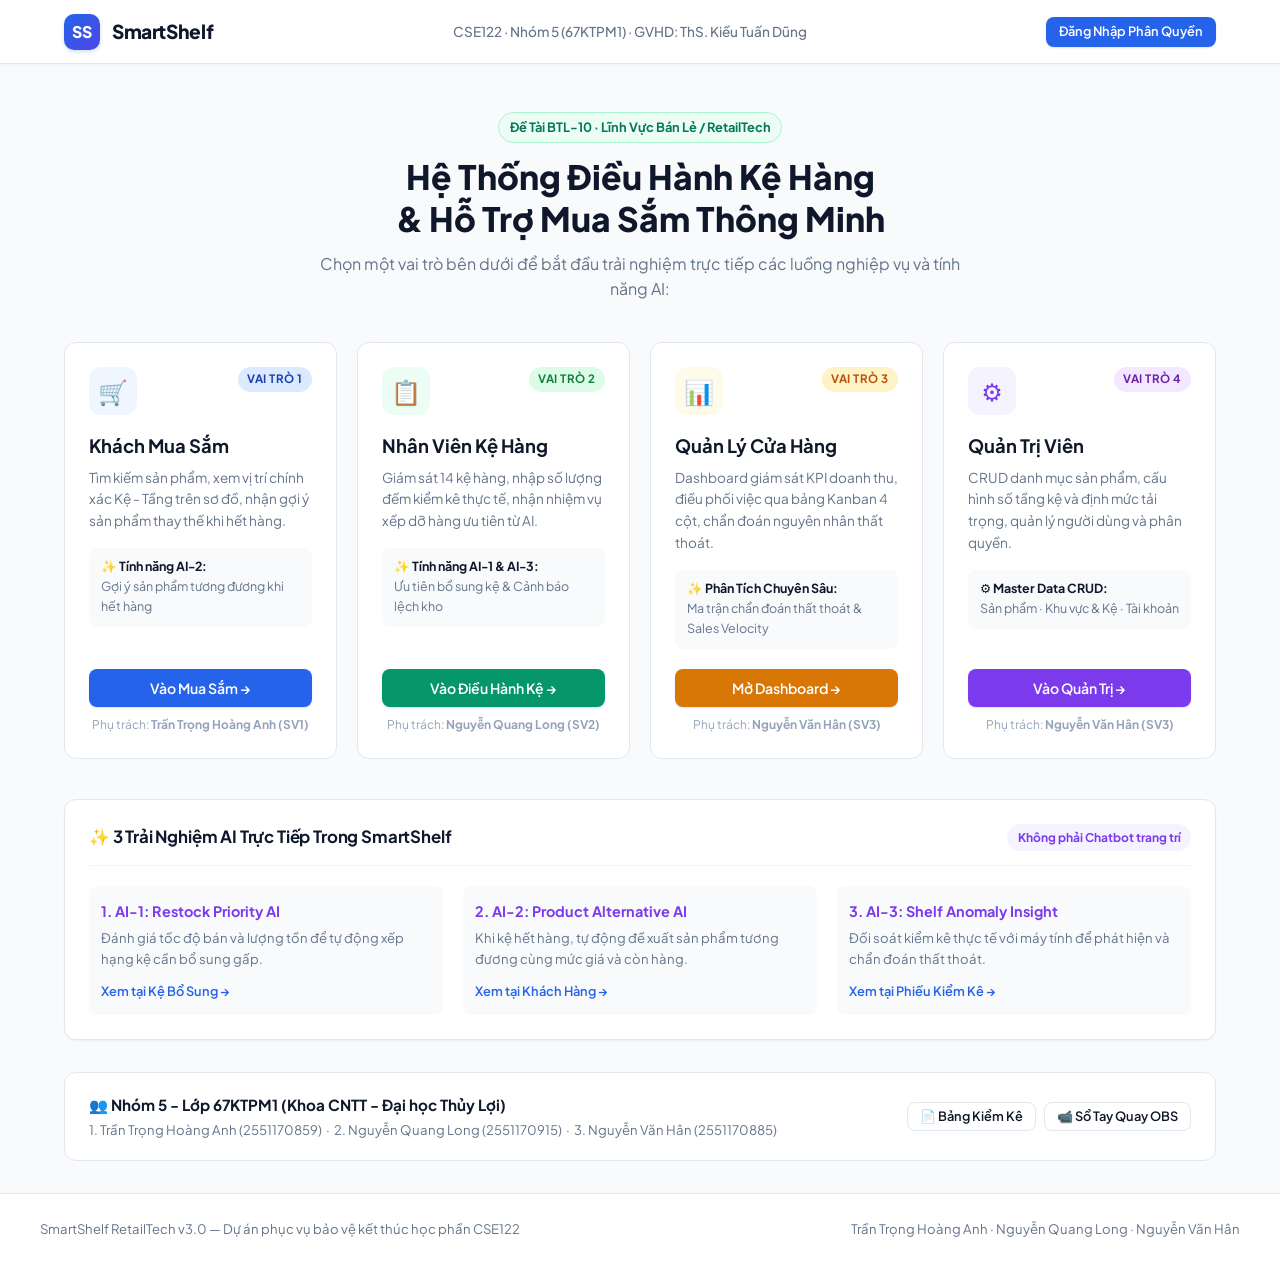
==== index.html @ b25c4d73 "feat: initial commit for SmartShelf retailtech application with full 14 screens and documentation" ====
<!DOCTYPE html>
<html lang="vi">
<head>
  <meta charset="UTF-8">
  <meta name="viewport" content="width=device-width, initial-scale=1.0">
  <title>SmartShelf - Cổng Hệ Thống Điều Hành Kệ Hàng & Mua Sắm (BTL-10)</title>
  <link rel="stylesheet" href="css/style.css">
  <link rel="stylesheet" href="css/responsive.css">
</head>
<body>

  <!-- HEADER -->
  <header class="app-header">
    <div class="header-container">
      <a href="index.html" class="brand-logo">
        <div class="logo-icon">SS</div>
        <div>SmartShelf</div>
      </a>

      <div style="font-size: 0.85rem; color: var(--text-muted); font-weight: 500;">
        CSE122 · Nhóm 5 (67KTPM1) · GVHD: ThS. Kiều Tuấn Dũng
      </div>

      <div class="header-actions">
        <a href="pages/login.html" class="btn btn-primary btn-sm">Đăng Nhập Phân Quyền</a>
      </div>
    </div>
  </header>

  <!-- MAIN PORTAL -->
  <main class="main-content">
    
    <!-- HERO TITLE -->
    <div style="text-align: center; max-width: 680px; margin: 1rem auto 2.5rem;">
      <span class="badge badge-normal" style="margin-bottom: 0.75rem; font-size: 0.8rem;">
        Đề Tài BTL-10 · Lĩnh Vực Bán Lẻ / RetailTech
      </span>
      <h1 style="font-size: 2.1rem; font-weight: 800; color: var(--text-main); line-height: 1.25; margin-bottom: 0.75rem;">
        Hệ Thống Điều Hành Kệ Hàng<br>& Hỗ Trợ Mua Sắm Thông Minh
      </h1>
      <p style="font-size: 1rem; color: var(--text-muted);">
        Chọn một vai trò bên dưới để bắt đầu trải nghiệm trực tiếp các luồng nghiệp vụ và tính năng AI:
      </p>
    </div>

    <!-- 4 MAIN ROLE CARDS -->
    <div class="grid-4" style="margin-bottom: 2.5rem;">
      
      <!-- ROLE 1: KHÁCH HÀNG (SV1) -->
      <div class="role-hero-card">
        <div>
          <div style="display: flex; justify-content: space-between; align-items: flex-start;">
            <div class="role-icon" style="background: #eff6ff; color: #2563eb;">🛒</div>
            <span class="role-badge-tag role-shopper">Vai trò 1</span>
          </div>

          <h2 style="font-size: 1.15rem; font-weight: 700; color: var(--text-main); margin-bottom: 0.4rem;">
            Khách Mua Sắm
          </h2>
          <p style="font-size: 0.85rem; color: var(--text-muted); margin-bottom: 1rem;">
            Tìm kiếm sản phẩm, xem vị trí chính xác Kệ - Tầng trên sơ đồ, nhận gợi ý sản phẩm thay thế khi hết hàng.
          </p>

          <div style="background: var(--bg-page); padding: 0.6rem 0.75rem; border-radius: var(--radius-sm); margin-bottom: 1.25rem; font-size: 0.78rem;">
            <div style="font-weight: 700; color: var(--text-main);">✨ Tính năng AI-2:</div>
            <div style="color: var(--text-muted);">Gợi ý sản phẩm tương đương khi hết hàng</div>
          </div>
        </div>

        <div>
          <a href="pages/shopper-product-search.html" class="btn btn-primary" style="width: 100%;">
            Vào Mua Sắm &rarr;
          </a>
          <div style="font-size: 0.75rem; color: var(--text-light); text-align: center; margin-top: 0.5rem;">
            Phụ trách: <strong>Trần Trọng Hoàng Anh (SV1)</strong>
          </div>
        </div>
      </div>

      <!-- ROLE 2: NHÂN VIÊN (SV2) -->
      <div class="role-hero-card">
        <div>
          <div style="display: flex; justify-content: space-between; align-items: flex-start;">
            <div class="role-icon" style="background: #ecfdf5; color: #059669;">📋</div>
            <span class="role-badge-tag role-associate">Vai trò 2</span>
          </div>

          <h2 style="font-size: 1.15rem; font-weight: 700; color: var(--text-main); margin-bottom: 0.4rem;">
            Nhân Viên Kệ Hàng
          </h2>
          <p style="font-size: 0.85rem; color: var(--text-muted); margin-bottom: 1rem;">
            Giám sát 14 kệ hàng, nhập số lượng đếm kiểm kê thực tế, nhận nhiệm vụ xếp dỡ hàng ưu tiên từ AI.
          </p>

          <div style="background: var(--bg-page); padding: 0.6rem 0.75rem; border-radius: var(--radius-sm); margin-bottom: 1.25rem; font-size: 0.78rem;">
            <div style="font-weight: 700; color: var(--text-main);">✨ Tính năng AI-1 & AI-3:</div>
            <div style="color: var(--text-muted);">Ưu tiên bổ sung kệ & Cảnh báo lệch kho</div>
          </div>
        </div>

        <div>
          <a href="pages/associate-zone-view.html" class="btn btn-primary" style="width: 100%; background: #059669;">
            Vào Điều Hành Kệ &rarr;
          </a>
          <div style="font-size: 0.75rem; color: var(--text-light); text-align: center; margin-top: 0.5rem;">
            Phụ trách: <strong>Nguyễn Quang Long (SV2)</strong>
          </div>
        </div>
      </div>

      <!-- ROLE 3: QUẢN LÝ (SV3) -->
      <div class="role-hero-card">
        <div>
          <div style="display: flex; justify-content: space-between; align-items: flex-start;">
            <div class="role-icon" style="background: #fffbeb; color: #d97706;">📊</div>
            <span class="role-badge-tag role-manager">Vai trò 3</span>
          </div>

          <h2 style="font-size: 1.15rem; font-weight: 700; color: var(--text-main); margin-bottom: 0.4rem;">
            Quản Lý Cửa Hàng
          </h2>
          <p style="font-size: 0.85rem; color: var(--text-muted); margin-bottom: 1rem;">
            Dashboard giám sát KPI doanh thu, điều phối việc qua bảng Kanban 4 cột, chẩn đoán nguyên nhân thất thoát.
          </p>

          <div style="background: var(--bg-page); padding: 0.6rem 0.75rem; border-radius: var(--radius-sm); margin-bottom: 1.25rem; font-size: 0.78rem;">
            <div style="font-weight: 700; color: var(--text-main);">✨ Phân Tích Chuyên Sâu:</div>
            <div style="color: var(--text-muted);">Ma trận chẩn đoán thất thoát & Sales Velocity</div>
          </div>
        </div>

        <div>
          <a href="pages/manager-store-dashboard.html" class="btn btn-primary" style="width: 100%; background: #d97706;">
            Mở Dashboard &rarr;
          </a>
          <div style="font-size: 0.75rem; color: var(--text-light); text-align: center; margin-top: 0.5rem;">
            Phụ trách: <strong>Nguyễn Văn Hân (SV3)</strong>
          </div>
        </div>
      </div>

      <!-- ROLE 4: QUẢN TRỊ VIÊN (ADMIN) -->
      <div class="role-hero-card">
        <div>
          <div style="display: flex; justify-content: space-between; align-items: flex-start;">
            <div class="role-icon" style="background: #f5f3ff; color: #7c3aed;">⚙️</div>
            <span class="role-badge-tag role-admin">Vai trò 4</span>
          </div>

          <h2 style="font-size: 1.15rem; font-weight: 700; color: var(--text-main); margin-bottom: 0.4rem;">
            Quản Trị Viên
          </h2>
          <p style="font-size: 0.85rem; color: var(--text-muted); margin-bottom: 1rem;">
            CRUD danh mục sản phẩm, cấu hình số tầng kệ và định mức tải trọng, quản lý người dùng và phân quyền.
          </p>

          <div style="background: var(--bg-page); padding: 0.6rem 0.75rem; border-radius: var(--radius-sm); margin-bottom: 1.25rem; font-size: 0.78rem;">
            <div style="font-weight: 700; color: var(--text-main);">⚙️ Master Data CRUD:</div>
            <div style="color: var(--text-muted);">Sản phẩm · Khu vực & Kệ · Tài khoản</div>
          </div>
        </div>

        <div>
          <a href="pages/admin-product-management.html" class="btn btn-primary" style="width: 100%; background: #7c3aed;">
            Vào Quản Trị &rarr;
          </a>
          <div style="font-size: 0.75rem; color: var(--text-light); text-align: center; margin-top: 0.5rem;">
            Phụ trách: <strong>Nguyễn Văn Hân (SV3)</strong>
          </div>
        </div>
      </div>

    </div>

    <!-- QUICK OVERVIEW BAR: 3 AI HIGHLIGHTS -->
    <div class="card" style="margin-bottom: 2rem;">
      <div class="card-header">
        <h3 class="card-title">✨ 3 Trải Nghiệm AI Trực Tiếp Trong SmartShelf</h3>
        <span class="badge" style="background:#f5f3ff; color:#7c3aed; font-weight: 700;">Không phải Chatbot trang trí</span>
      </div>

      <div class="grid-3">
        <div style="padding: 0.75rem; background: var(--bg-page); border-radius: var(--radius-sm);">
          <strong style="color: var(--accent-ai); font-size: 0.9rem;">1. AI-1: Restock Priority AI</strong>
          <p style="font-size: 0.82rem; color: var(--text-muted); margin: 0.25rem 0 0.5rem;">
            Đánh giá tốc độ bán và lượng tồn để tự động xếp hạng kệ cần bổ sung gấp.
          </p>
          <a href="pages/associate-restock-task.html" style="font-size: 0.8rem; font-weight: 600;">Xem tại Kệ Bổ Sung &rarr;</a>
        </div>

        <div style="padding: 0.75rem; background: var(--bg-page); border-radius: var(--radius-sm);">
          <strong style="color: var(--accent-ai); font-size: 0.9rem;">2. AI-2: Product Alternative AI</strong>
          <p style="font-size: 0.82rem; color: var(--text-muted); margin: 0.25rem 0 0.5rem;">
            Khi kệ hết hàng, tự động đề xuất sản phẩm tương đương cùng mức giá và còn hàng.
          </p>
          <a href="pages/shopper-product-alternatives.html" style="font-size: 0.8rem; font-weight: 600;">Xem tại Khách Hàng &rarr;</a>
        </div>

        <div style="padding: 0.75rem; background: var(--bg-page); border-radius: var(--radius-sm);">
          <strong style="color: var(--accent-ai); font-size: 0.9rem;">3. AI-3: Shelf Anomaly Insight</strong>
          <p style="font-size: 0.82rem; color: var(--text-muted); margin: 0.25rem 0 0.5rem;">
            Đối soát kiểm kê thực tế với máy tính để phát hiện và chẩn đoán thất thoát.
          </p>
          <a href="pages/associate-shelf-check.html" style="font-size: 0.8rem; font-weight: 600;">Xem tại Phiếu Kiểm Kê &rarr;</a>
        </div>
      </div>
    </div>

    <!-- TEAM INFORMATION COMPACT FOOTNOTE -->
    <div style="background: white; border: 1px solid var(--border); border-radius: var(--radius-md); padding: 1.25rem 1.5rem; display: flex; justify-content: space-between; align-items: center; flex-wrap: wrap; gap: 1rem;">
      <div>
        <div style="font-weight: 700; color: var(--text-main); font-size: 0.95rem;">
          👥 Nhóm 5 - Lớp 67KTPM1 (Khoa CNTT - Đại học Thủy Lợi)
        </div>
        <div style="font-size: 0.82rem; color: var(--text-muted); margin-top: 2px;">
          1. Trần Trọng Hoàng Anh (2551170859) &nbsp;·&nbsp; 
          2. Nguyễn Quang Long (2551170915) &nbsp;·&nbsp; 
          3. Nguyễn Văn Hân (2551170885)
        </div>
      </div>
      <div style="display: flex; gap: 0.5rem;">
        <a href="docs/screen-inventory.md" class="btn btn-secondary btn-sm" target="_blank">📄 Bảng Kiểm Kê</a>
        <a href="docs/obs-evidence.md" class="btn btn-secondary btn-sm" target="_blank">📹 Sổ Tay Quay OBS</a>
      </div>
    </div>

  </main>

  <footer class="app-footer">
    <div class="footer-content">
      <div>SmartShelf RetailTech v3.0 — Dự án phục vụ bảo vệ kết thúc học phần CSE122</div>
      <div>Trần Trọng Hoàng Anh · Nguyễn Quang Long · Nguyễn Văn Hân</div>
    </div>
  </footer>

  <script src="js/api.js"></script>
  <script src="js/main.js"></script>
</body>
</html>
---- css/style.css ----
/* ===================================================================
   SmartShelf - Modern, Clean & Airy Design System
   Designed for clarity, focus, and elegance
   =================================================================== */

@import url('https://fonts.googleapis.com/css2?family=Plus+Jakarta+Sans:wght@400;500;600;700;800&display=swap');

:root {
  --primary: #2563eb;         /* Vibrant Royal Blue */
  --primary-hover: #1d4ed8;
  --primary-light: #eff6ff;
  --primary-border: #bfdbfe;

  --secondary: #0d9488;       /* Teal */
  --secondary-light: #f0fdfa;

  --accent-ai: #7c3aed;       /* Purple AI Accent */
  --accent-ai-light: #f5f3ff;
  --accent-ai-border: #ddd6fe;

  --success: #10b981;
  --success-light: #ecfdf5;
  --success-border: #a7f3d0;

  --warning: #f59e0b;
  --warning-light: #fffbeb;
  --warning-border: #fde68a;

  --danger: #ef4444;
  --danger-light: #fef2f2;
  --danger-border: #fecaca;

  --text-main: #0f172a;       /* Slate 900 - Deep, readable */
  --text-body: #334155;       /* Slate 700 */
  --text-muted: #64748b;      /* Slate 500 */
  --text-light: #94a3b8;      /* Slate 400 */

  --bg-page: #f8fafc;         /* Crisp soft slate */
  --bg-card: #ffffff;
  --border: #e2e8f0;
  --border-light: #f1f5f9;

  --radius-sm: 8px;
  --radius-md: 12px;
  --radius-lg: 18px;
  --radius-full: 9999px;

  --shadow-sm: 0 1px 2px 0 rgb(0 0 0 / 0.05);
  --shadow-md: 0 4px 6px -1px rgb(0 0 0 / 0.07), 0 2px 4px -2px rgb(0 0 0 / 0.05);
  --shadow-lg: 0 10px 15px -3px rgb(0 0 0 / 0.07), 0 4px 6px -4px rgb(0 0 0 / 0.05);

  --font-main: 'Plus Jakarta Sans', system-ui, -apple-system, sans-serif;
}

* {
  margin: 0;
  padding: 0;
  box-sizing: border-box;
}

body {
  font-family: var(--font-main);
  background-color: var(--bg-page);
  color: var(--text-body);
  line-height: 1.6;
  min-height: 100vh;
  display: flex;
  flex-direction: column;
  -webkit-font-smoothing: antialiased;
}

a {
  color: var(--primary);
  text-decoration: none;
  transition: color 0.15s ease;
}

a:hover {
  color: var(--primary-hover);
  text-decoration: none;
}

/* ================== APP HEADER / NAVBAR ================== */
.app-header {
  background: #ffffff;
  border-bottom: 1px solid var(--border);
  position: sticky;
  top: 0;
  z-index: 50;
  box-shadow: 0 1px 3px 0 rgb(0 0 0 / 0.03);
}

.header-container {
  max-width: 1200px;
  margin: 0 auto;
  padding: 0.85rem 1.5rem;
  display: flex;
  align-items: center;
  justify-content: space-between;
  gap: 1.5rem;
}

.brand-logo {
  display: flex;
  align-items: center;
  gap: 0.75rem;
  font-size: 1.2rem;
  font-weight: 800;
  color: var(--text-main);
  letter-spacing: -0.02em;
}

.brand-logo .logo-icon {
  background: linear-gradient(135deg, #2563eb, #4f46e5);
  color: #ffffff;
  width: 36px;
  height: 36px;
  border-radius: 10px;
  display: flex;
  align-items: center;
  justify-content: center;
  font-weight: 800;
  font-size: 1rem;
  box-shadow: 0 2px 4px rgba(37, 99, 235, 0.2);
}

.main-nav {
  display: flex;
  align-items: center;
  gap: 0.35rem;
}

.nav-link {
  display: inline-flex;
  align-items: center;
  gap: 0.4rem;
  padding: 0.5rem 0.9rem;
  color: var(--text-muted);
  font-size: 0.88rem;
  font-weight: 600;
  border-radius: var(--radius-sm);
  transition: all 0.15s ease;
}

.nav-link:hover {
  background-color: var(--border-light);
  color: var(--text-main);
}

.nav-link.active {
  background-color: var(--primary-light);
  color: var(--primary);
  font-weight: 700;
}

.role-switcher-select {
  padding: 0.45rem 0.85rem;
  border-radius: var(--radius-sm);
  border: 1px solid var(--border);
  font-size: 0.85rem;
  background-color: #ffffff;
  color: var(--text-main);
  font-weight: 600;
  cursor: pointer;
  outline: none;
  transition: border-color 0.15s ease;
}

.role-switcher-select:focus {
  border-color: var(--primary);
}

/* ================== LAYOUT & CONTAINERS ================== */
.main-content {
  flex: 1;
  max-width: 1200px;
  width: 100%;
  margin: 0 auto;
  padding: 2rem 1.5rem;
}

.page-header {
  margin-bottom: 1.75rem;
  display: flex;
  justify-content: space-between;
  align-items: center;
  flex-wrap: wrap;
  gap: 1rem;
}

.page-title {
  font-size: 1.5rem;
  font-weight: 800;
  color: var(--text-main);
  display: flex;
  align-items: center;
  gap: 0.6rem;
  letter-spacing: -0.02em;
}

.page-subtitle {
  color: var(--text-muted);
  font-size: 0.9rem;
  margin-top: 0.25rem;
}

.breadcrumb {
  display: flex;
  gap: 0.4rem;
  font-size: 0.82rem;
  font-weight: 500;
  color: var(--text-light);
  margin-bottom: 0.6rem;
}

.breadcrumb a {
  color: var(--text-muted);
}
.breadcrumb a:hover {
  color: var(--primary);
}

/* ================== CARDS & GRIDS ================== */
.grid-2 {
  display: grid;
  grid-template-columns: repeat(2, 1fr);
  gap: 1.25rem;
}

.grid-3 {
  display: grid;
  grid-template-columns: repeat(3, 1fr);
  gap: 1.25rem;
}

.grid-4 {
  display: grid;
  grid-template-columns: repeat(4, 1fr);
  gap: 1.25rem;
}

.card {
  background-color: var(--bg-card);
  border: 1px solid var(--border);
  border-radius: var(--radius-md);
  padding: 1.5rem;
  box-shadow: var(--shadow-sm);
  transition: all 0.2s ease;
}

.card:hover {
  box-shadow: var(--shadow-md);
}

.card-header {
  display: flex;
  justify-content: space-between;
  align-items: center;
  margin-bottom: 1.25rem;
  padding-bottom: 0.85rem;
  border-bottom: 1px solid var(--border-light);
}

.card-title {
  font-size: 1.05rem;
  font-weight: 700;
  color: var(--text-main);
  letter-spacing: -0.01em;
}

/* ================== HERO / PORTAL CARDS ================== */
.role-hero-card {
  background: #ffffff;
  border: 1px solid var(--border);
  border-radius: var(--radius-md);
  padding: 1.5rem;
  display: flex;
  flex-direction: column;
  justify-content: space-between;
  transition: all 0.2s ease;
  position: relative;
  overflow: hidden;
}

.role-hero-card:hover {
  transform: translateY(-3px);
  box-shadow: var(--shadow-lg);
  border-color: var(--primary-border);
}

.role-hero-card .role-icon {
  width: 48px;
  height: 48px;
  border-radius: 12px;
  display: flex;
  align-items: center;
  justify-content: center;
  font-size: 1.5rem;
  margin-bottom: 1rem;
}

/* ================== BUTTONS ================== */
.btn {
  display: inline-flex;
  align-items: center;
  justify-content: center;
  gap: 0.45rem;
  padding: 0.55rem 1.15rem;
  font-size: 0.88rem;
  font-weight: 600;
  border-radius: var(--radius-sm);
  border: 1px solid transparent;
  cursor: pointer;
  transition: all 0.15s ease;
  text-decoration: none;
  line-height: 1.3;
}

.btn-primary {
  background-color: var(--primary);
  color: #ffffff;
  box-shadow: 0 1px 2px rgba(37, 99, 235, 0.2);
}
.btn-primary:hover {
  background-color: var(--primary-hover);
  color: #ffffff;
}

.btn-secondary {
  background-color: #ffffff;
  border-color: var(--border);
  color: var(--text-main);
}
.btn-secondary:hover {
  background-color: var(--border-light);
  border-color: #cbd5e1;
}

.btn-ai {
  background: linear-gradient(135deg, #7c3aed, #6366f1);
  color: #ffffff;
  font-weight: 600;
  box-shadow: 0 2px 6px rgba(124, 58, 237, 0.25);
}
.btn-ai:hover {
  background: linear-gradient(135deg, #6d28d9, #4f46e5);
  color: #ffffff;
  box-shadow: 0 4px 10px rgba(124, 58, 237, 0.35);
}

.btn-sm {
  padding: 0.35rem 0.75rem;
  font-size: 0.8rem;
}

.btn-success {
  background-color: var(--success);
  color: white;
}
.btn-success:hover {
  background-color: #059669;
}

.btn-danger {
  background-color: var(--danger);
  color: white;
}
.btn-danger:hover {
  background-color: #dc2626;
}

/* ================== BADGES ================== */
.badge {
  display: inline-flex;
  align-items: center;
  gap: 0.35rem;
  font-size: 0.75rem;
  font-weight: 700;
  padding: 0.25rem 0.65rem;
  border-radius: var(--radius-full);
}

.badge-normal { background: var(--success-light); color: #047857; border: 1px solid var(--success-border); }
.badge-low { background: var(--warning-light); color: #b45309; border: 1px solid var(--warning-border); }
.badge-empty { background: var(--danger-light); color: #b91c1c; border: 1px solid var(--danger-border); }
.badge-anomaly { background: #fdf2f8; color: #be185d; border: 1px solid #fbcfe8; }
.badge-pending { background: #fef3c7; color: #92400e; }
.badge-in-progress { background: #e0f2fe; color: #0369a1; }
.badge-completed { background: #dcfce7; color: #166534; }

.role-badge-tag {
  font-size: 0.72rem;
  font-weight: 700;
  padding: 0.2rem 0.6rem;
  border-radius: var(--radius-full);
  text-transform: uppercase;
  letter-spacing: 0.04em;
}
.role-shopper { background-color: #dbeafe; color: #1e40af; }
.role-associate { background-color: #dcfce7; color: #15803d; }
.role-manager { background-color: #fef3c7; color: #b45309; }
.role-admin { background-color: #f3e8ff; color: #6b21a8; }

/* ================== TABLES ================== */
.table-responsive {
  width: 100%;
  overflow-x: auto;
}

.table {
  width: 100%;
  border-collapse: collapse;
  text-align: left;
  font-size: 0.88rem;
}

.table th {
  background-color: #f8fafc;
  padding: 0.75rem 1rem;
  font-weight: 700;
  color: var(--text-muted);
  border-bottom: 1px solid var(--border);
  font-size: 0.75rem;
  text-transform: uppercase;
  letter-spacing: 0.05em;
}

.table td {
  padding: 0.85rem 1rem;
  border-bottom: 1px solid var(--border-light);
  vertical-align: middle;
  color: var(--text-body);
}

.table tbody tr:hover {
  background-color: #f8fafc;
}

/* ================== FORMS & INPUTS ================== */
.form-group {
  margin-bottom: 1rem;
}

.form-label {
  display: block;
  font-size: 0.82rem;
  font-weight: 600;
  color: var(--text-main);
  margin-bottom: 0.4rem;
}

.form-control {
  width: 100%;
  padding: 0.55rem 0.85rem;
  font-size: 0.88rem;
  font-family: inherit;
  border: 1px solid var(--border);
  border-radius: var(--radius-sm);
  outline: none;
  background-color: #ffffff;
  color: var(--text-main);
  transition: all 0.15s ease;
}

.form-control:focus {
  border-color: var(--primary);
  box-shadow: 0 0 0 3px rgba(37, 99, 235, 0.12);
}

.form-control.is-invalid {
  border-color: var(--danger);
  background-color: #fffafb;
}

.invalid-feedback {
  color: var(--danger);
  font-size: 0.78rem;
  margin-top: 0.25rem;
  display: none;
}

.is-invalid ~ .invalid-feedback {
  display: block;
}

/* ================== STATE BOXES (EMPTY, LOADING, ERROR) ================== */
.state-box {
  padding: 2.5rem 1.5rem;
  text-align: center;
  border-radius: var(--radius-md);
  border: 1px dashed var(--border);
  background-color: #ffffff;
  margin: 1rem 0;
}

.state-icon {
  font-size: 2.2rem;
  margin-bottom: 0.5rem;
}

.state-title {
  font-size: 1.05rem;
  font-weight: 700;
  color: var(--text-main);
  margin-bottom: 0.25rem;
}

.state-desc {
  font-size: 0.85rem;
  color: var(--text-muted);
  max-width: 440px;
  margin: 0 auto 1rem;
}

.loading-spinner {
  width: 36px;
  height: 36px;
  border: 3px solid var(--border);
  border-top: 3px solid var(--primary);
  border-radius: 50%;
  animation: spin 0.8s linear infinite;
  margin: 0 auto 0.75rem;
}

@keyframes spin {
  0% { transform: rotate(0deg); }
  100% { transform: rotate(360deg); }
}

/* ================== AI PANEL ================== */
.ai-panel {
  background: #ffffff;
  border: 1px solid var(--accent-ai-border);
  border-radius: var(--radius-md);
  padding: 1.5rem;
  margin-bottom: 1.5rem;
  position: relative;
  overflow: hidden;
  box-shadow: 0 4px 12px rgba(124, 58, 237, 0.05);
}

.ai-panel::before {
  content: "";
  position: absolute;
  top: 0;
  left: 0;
  right: 0;
  height: 4px;
  background: linear-gradient(90deg, #7c3aed, #a855f7, #3b82f6);
}

.ai-header {
  display: flex;
  align-items: center;
  justify-content: space-between;
  margin-bottom: 1rem;
}

.ai-badge {
  display: inline-flex;
  align-items: center;
  gap: 0.35rem;
  background-color: var(--accent-ai-light);
  color: var(--accent-ai);
  font-weight: 700;
  font-size: 0.75rem;
  padding: 0.25rem 0.65rem;
  border-radius: var(--radius-full);
  border: 1px solid var(--accent-ai-border);
}

.ai-reason-box {
  background-color: #faf5ff;
  border-left: 3px solid var(--accent-ai);
  padding: 0.85rem 1rem;
  border-radius: 0 var(--radius-sm) var(--radius-sm) 0;
  margin: 0.75rem 0;
  font-size: 0.85rem;
  color: #4b5563;
  line-height: 1.5;
}

/* ================== SHELF VISUAL TILES ================== */
.shelf-visual-grid {
  display: grid;
  grid-template-columns: repeat(auto-fit, minmax(200px, 1fr));
  gap: 0.85rem;
}

.shelf-tile {
  background: #ffffff;
  border: 1.5px solid var(--border);
  border-radius: var(--radius-sm);
  padding: 0.85rem;
  cursor: pointer;
  transition: all 0.15s ease;
}

.shelf-tile:hover {
  border-color: var(--primary);
  transform: translateY(-2px);
  box-shadow: var(--shadow-md);
}

.shelf-tile.status-low { border-color: #f59e0b; background: #fffdfa; }
.shelf-tile.status-empty { border-color: #ef4444; background: #fffafa; }
.shelf-tile.status-anomaly { border-color: #db2777; background: #fdf2f8; }

.shelf-tile-header {
  display: flex;
  justify-content: space-between;
  align-items: center;
  margin-bottom: 0.4rem;
}

.shelf-progress-bar {
  height: 6px;
  background-color: #f1f5f9;
  border-radius: var(--radius-full);
  overflow: hidden;
  margin: 0.45rem 0;
}

.shelf-progress-fill {
  height: 100%;
  transition: width 0.3s ease;
}

/* ================== TOAST ================== */
.toast-container {
  position: fixed;
  bottom: 1.5rem;
  right: 1.5rem;
  z-index: 9999;
  display: flex;
  flex-direction: column;
  gap: 0.5rem;
}

.toast {
  background-color: #ffffff;
  color: var(--text-main);
  padding: 0.75rem 1.15rem;
  border-radius: var(--radius-md);
  box-shadow: var(--shadow-lg);
  border: 1px solid var(--border);
  border-left: 4px solid var(--primary);
  display: flex;
  align-items: center;
  gap: 0.65rem;
  font-size: 0.85rem;
  font-weight: 600;
  animation: slideIn 0.2s ease-out;
}

@keyframes slideIn {
  from { transform: translateX(100%); opacity: 0; }
  to { transform: translateX(0); opacity: 1; }
}

/* ================== FOOTER ================== */
.app-footer {
  background-color: #ffffff;
  border-top: 1px solid var(--border);
  padding: 1.5rem 1.5rem;
  margin-top: auto;
  font-size: 0.82rem;
  color: var(--text-muted);
}

.footer-content {
  max-width: 1200px;
  margin: 0 auto;
  display: flex;
  justify-content: space-between;
  align-items: center;
  flex-wrap: wrap;
  gap: 0.75rem;
}
---- css/responsive.css ----
/* ===================================================================
   SmartShelf - Responsive Layouts & Breakpoints
   CSE122 - Nền tảng phát triển Web cơ bản
   =================================================================== */

/* Tablet & Smaller (< 1024px) */
@media (max-width: 1024px) {
  .grid-4 {
    grid-template-columns: repeat(2, 1fr);
  }
  
  .grid-3 {
    grid-template-columns: repeat(2, 1fr);
  }

  .header-container {
    padding: 0.75rem 1rem;
  }
}

/* Mobile Devices (< 768px) */
@media (max-width: 768px) {
  .grid-4, .grid-3, .grid-2 {
    grid-template-columns: 1fr;
  }

  .header-container {
    flex-wrap: wrap;
  }

  .main-nav {
    order: 3;
    width: 100%;
    overflow-x: auto;
    padding-top: 0.5rem;
    border-top: 1px solid var(--border-color);
  }

  .nav-link {
    white-space: nowrap;
    padding: 0.4rem 0.65rem;
    font-size: 0.8rem;
  }

  .page-header {
    flex-direction: column;
    align-items: stretch;
  }

  .page-title {
    font-size: 1.25rem;
  }

  .card {
    padding: 1rem;
  }

  .shelf-visual-grid {
    grid-template-columns: 1fr;
  }

  .footer-content {
    flex-direction: column;
    text-align: center;
    gap: 0.5rem;
  }

  .hide-on-mobile {
    display: none !important;
  }
}

/* Print Friendly Styles */
@media print {
  .app-header, .app-footer, .btn, .ai-panel {
    display: none !important;
  }

  body {
    background-color: white;
    color: black;
  }

  .card {
    box-shadow: none;
    border: 1px solid #ccc;
  }
}
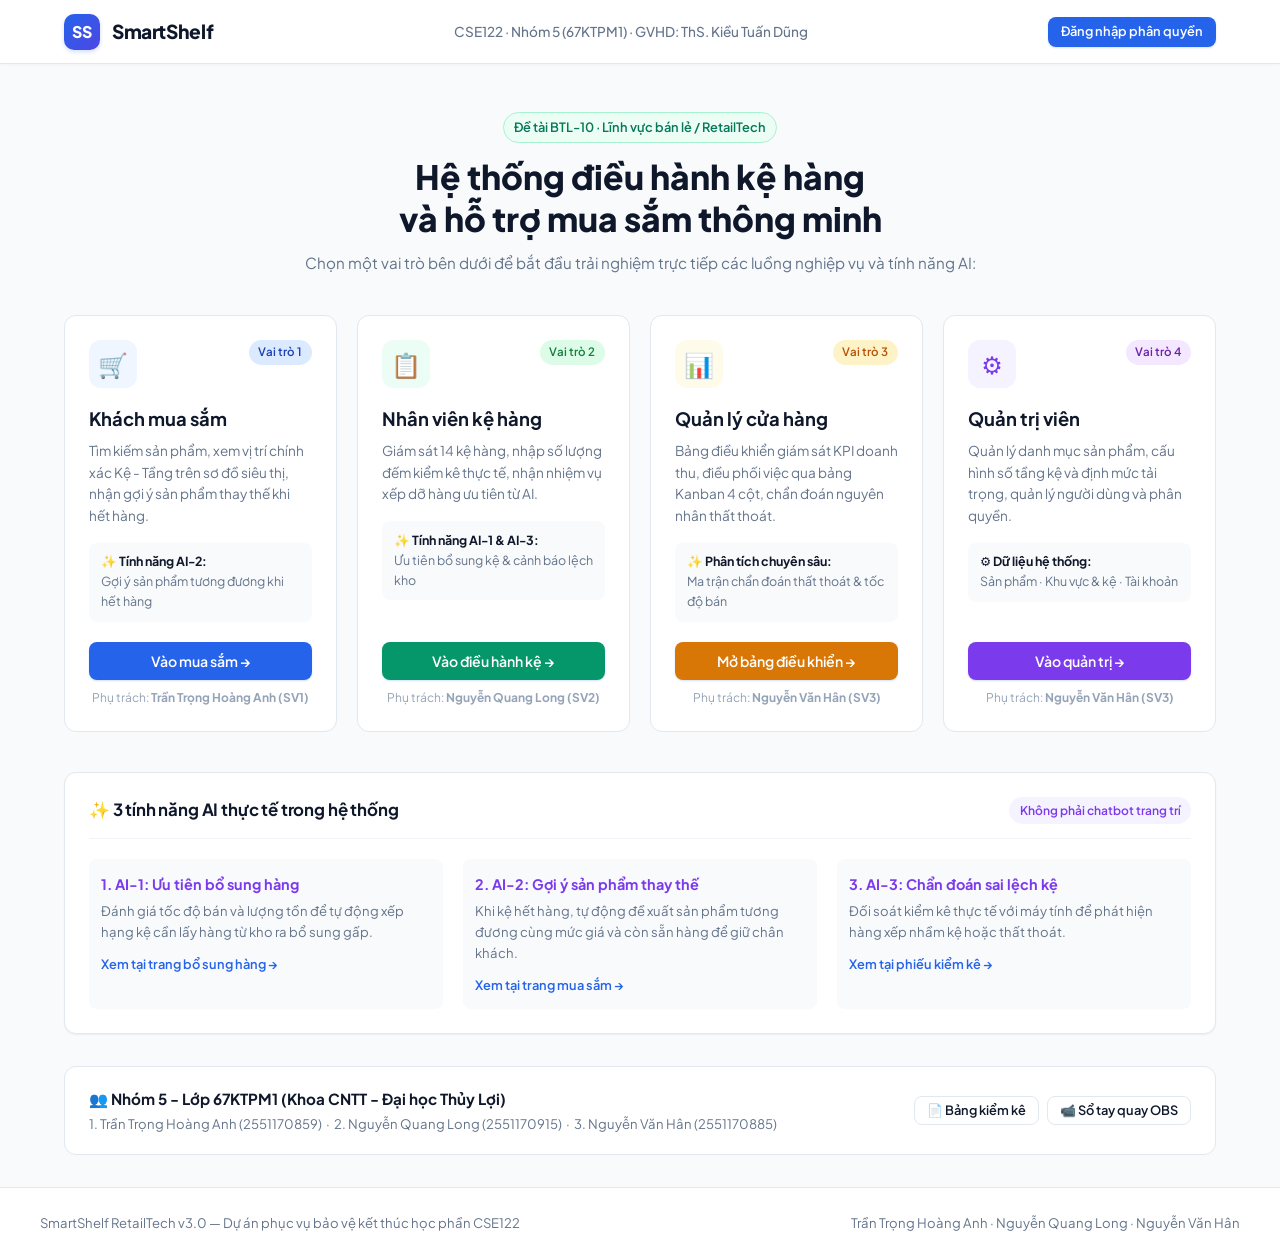
==== commit 158cdc46: "style: standardize UI with natural sentence case and clean layout" ====
--- a/index.html
+++ b/index.html
@@ -3,7 +3,7 @@
 <head>
   <meta charset="UTF-8">
   <meta name="viewport" content="width=device-width, initial-scale=1.0">
-  <title>SmartShelf - Cổng Hệ Thống Điều Hành Kệ Hàng & Mua Sắm (BTL-10)</title>
+  <title>SmartShelf - Cổng hệ thống điều hành kệ hàng & mua sắm</title>
   <link rel="stylesheet" href="css/style.css">
   <link rel="stylesheet" href="css/responsive.css">
 </head>
@@ -22,7 +22,7 @@
       </div>
 
       <div class="header-actions">
-        <a href="pages/login.html" class="btn btn-primary btn-sm">Đăng Nhập Phân Quyền</a>
+        <a href="pages/login.html" class="btn btn-primary btn-sm">Đăng nhập phân quyền</a>
       </div>
     </div>
   </header>
@@ -33,12 +33,12 @@
     <!-- HERO TITLE -->
     <div style="text-align: center; max-width: 680px; margin: 1rem auto 2.5rem;">
       <span class="badge badge-normal" style="margin-bottom: 0.75rem; font-size: 0.8rem;">
-        Đề Tài BTL-10 · Lĩnh Vực Bán Lẻ / RetailTech
+        Đề tài BTL-10 · Lĩnh vực bán lẻ / RetailTech
       </span>
       <h1 style="font-size: 2.1rem; font-weight: 800; color: var(--text-main); line-height: 1.25; margin-bottom: 0.75rem;">
-        Hệ Thống Điều Hành Kệ Hàng<br>& Hỗ Trợ Mua Sắm Thông Minh
+        Hệ thống điều hành kệ hàng<br>và hỗ trợ mua sắm thông minh
       </h1>
-      <p style="font-size: 1rem; color: var(--text-muted);">
+      <p style="font-size: 0.95rem; color: var(--text-muted);">
         Chọn một vai trò bên dưới để bắt đầu trải nghiệm trực tiếp các luồng nghiệp vụ và tính năng AI:
       </p>
     </div>
@@ -46,7 +46,7 @@
     <!-- 4 MAIN ROLE CARDS -->
     <div class="grid-4" style="margin-bottom: 2.5rem;">
       
-      <!-- ROLE 1: KHÁCH HÀNG (SV1) -->
+      <!-- VAI TRÒ 1: KHÁCH HÀNG (SV1) -->
       <div class="role-hero-card">
         <div>
           <div style="display: flex; justify-content: space-between; align-items: flex-start;">
@@ -55,10 +55,10 @@
           </div>
 
           <h2 style="font-size: 1.15rem; font-weight: 700; color: var(--text-main); margin-bottom: 0.4rem;">
-            Khách Mua Sắm
-          </h2>
-          <p style="font-size: 0.85rem; color: var(--text-muted); margin-bottom: 1rem;">
-            Tìm kiếm sản phẩm, xem vị trí chính xác Kệ - Tầng trên sơ đồ, nhận gợi ý sản phẩm thay thế khi hết hàng.
+            Khách mua sắm
+          </h2>
+          <p style="font-size: 0.85rem; color: var(--text-muted); margin-bottom: 1rem;">
+            Tìm kiếm sản phẩm, xem vị trí chính xác Kệ - Tầng trên sơ đồ siêu thị, nhận gợi ý sản phẩm thay thế khi hết hàng.
           </p>
 
           <div style="background: var(--bg-page); padding: 0.6rem 0.75rem; border-radius: var(--radius-sm); margin-bottom: 1.25rem; font-size: 0.78rem;">
@@ -69,7 +69,7 @@
 
         <div>
           <a href="pages/shopper-product-search.html" class="btn btn-primary" style="width: 100%;">
-            Vào Mua Sắm &rarr;
+            Vào mua sắm &rarr;
           </a>
           <div style="font-size: 0.75rem; color: var(--text-light); text-align: center; margin-top: 0.5rem;">
             Phụ trách: <strong>Trần Trọng Hoàng Anh (SV1)</strong>
@@ -77,7 +77,7 @@
         </div>
       </div>
 
-      <!-- ROLE 2: NHÂN VIÊN (SV2) -->
+      <!-- VAI TRÒ 2: NHÂN VIÊN (SV2) -->
       <div class="role-hero-card">
         <div>
           <div style="display: flex; justify-content: space-between; align-items: flex-start;">
@@ -86,7 +86,7 @@
           </div>
 
           <h2 style="font-size: 1.15rem; font-weight: 700; color: var(--text-main); margin-bottom: 0.4rem;">
-            Nhân Viên Kệ Hàng
+            Nhân viên kệ hàng
           </h2>
           <p style="font-size: 0.85rem; color: var(--text-muted); margin-bottom: 1rem;">
             Giám sát 14 kệ hàng, nhập số lượng đếm kiểm kê thực tế, nhận nhiệm vụ xếp dỡ hàng ưu tiên từ AI.
@@ -94,13 +94,13 @@
 
           <div style="background: var(--bg-page); padding: 0.6rem 0.75rem; border-radius: var(--radius-sm); margin-bottom: 1.25rem; font-size: 0.78rem;">
             <div style="font-weight: 700; color: var(--text-main);">✨ Tính năng AI-1 & AI-3:</div>
-            <div style="color: var(--text-muted);">Ưu tiên bổ sung kệ & Cảnh báo lệch kho</div>
+            <div style="color: var(--text-muted);">Ưu tiên bổ sung kệ & cảnh báo lệch kho</div>
           </div>
         </div>
 
         <div>
           <a href="pages/associate-zone-view.html" class="btn btn-primary" style="width: 100%; background: #059669;">
-            Vào Điều Hành Kệ &rarr;
+            Vào điều hành kệ &rarr;
           </a>
           <div style="font-size: 0.75rem; color: var(--text-light); text-align: center; margin-top: 0.5rem;">
             Phụ trách: <strong>Nguyễn Quang Long (SV2)</strong>
@@ -108,7 +108,7 @@
         </div>
       </div>
 
-      <!-- ROLE 3: QUẢN LÝ (SV3) -->
+      <!-- VAI TRÒ 3: QUẢN LÝ (SV3) -->
       <div class="role-hero-card">
         <div>
           <div style="display: flex; justify-content: space-between; align-items: flex-start;">
@@ -117,21 +117,21 @@
           </div>
 
           <h2 style="font-size: 1.15rem; font-weight: 700; color: var(--text-main); margin-bottom: 0.4rem;">
-            Quản Lý Cửa Hàng
-          </h2>
-          <p style="font-size: 0.85rem; color: var(--text-muted); margin-bottom: 1rem;">
-            Dashboard giám sát KPI doanh thu, điều phối việc qua bảng Kanban 4 cột, chẩn đoán nguyên nhân thất thoát.
-          </p>
-
-          <div style="background: var(--bg-page); padding: 0.6rem 0.75rem; border-radius: var(--radius-sm); margin-bottom: 1.25rem; font-size: 0.78rem;">
-            <div style="font-weight: 700; color: var(--text-main);">✨ Phân Tích Chuyên Sâu:</div>
-            <div style="color: var(--text-muted);">Ma trận chẩn đoán thất thoát & Sales Velocity</div>
+            Quản lý cửa hàng
+          </h2>
+          <p style="font-size: 0.85rem; color: var(--text-muted); margin-bottom: 1rem;">
+            Bảng điều khiển giám sát KPI doanh thu, điều phối việc qua bảng Kanban 4 cột, chẩn đoán nguyên nhân thất thoát.
+          </p>
+
+          <div style="background: var(--bg-page); padding: 0.6rem 0.75rem; border-radius: var(--radius-sm); margin-bottom: 1.25rem; font-size: 0.78rem;">
+            <div style="font-weight: 700; color: var(--text-main);">✨ Phân tích chuyên sâu:</div>
+            <div style="color: var(--text-muted);">Ma trận chẩn đoán thất thoát & tốc độ bán</div>
           </div>
         </div>
 
         <div>
           <a href="pages/manager-store-dashboard.html" class="btn btn-primary" style="width: 100%; background: #d97706;">
-            Mở Dashboard &rarr;
+            Mở bảng điều khiển &rarr;
           </a>
           <div style="font-size: 0.75rem; color: var(--text-light); text-align: center; margin-top: 0.5rem;">
             Phụ trách: <strong>Nguyễn Văn Hân (SV3)</strong>
@@ -139,7 +139,7 @@
         </div>
       </div>
 
-      <!-- ROLE 4: QUẢN TRỊ VIÊN (ADMIN) -->
+      <!-- VAI TRÒ 4: QUẢN TRỊ VIÊN (ADMIN) -->
       <div class="role-hero-card">
         <div>
           <div style="display: flex; justify-content: space-between; align-items: flex-start;">
@@ -148,21 +148,21 @@
           </div>
 
           <h2 style="font-size: 1.15rem; font-weight: 700; color: var(--text-main); margin-bottom: 0.4rem;">
-            Quản Trị Viên
-          </h2>
-          <p style="font-size: 0.85rem; color: var(--text-muted); margin-bottom: 1rem;">
-            CRUD danh mục sản phẩm, cấu hình số tầng kệ và định mức tải trọng, quản lý người dùng và phân quyền.
-          </p>
-
-          <div style="background: var(--bg-page); padding: 0.6rem 0.75rem; border-radius: var(--radius-sm); margin-bottom: 1.25rem; font-size: 0.78rem;">
-            <div style="font-weight: 700; color: var(--text-main);">⚙️ Master Data CRUD:</div>
-            <div style="color: var(--text-muted);">Sản phẩm · Khu vực & Kệ · Tài khoản</div>
+            Quản trị viên
+          </h2>
+          <p style="font-size: 0.85rem; color: var(--text-muted); margin-bottom: 1rem;">
+            Quản lý danh mục sản phẩm, cấu hình số tầng kệ và định mức tải trọng, quản lý người dùng và phân quyền.
+          </p>
+
+          <div style="background: var(--bg-page); padding: 0.6rem 0.75rem; border-radius: var(--radius-sm); margin-bottom: 1.25rem; font-size: 0.78rem;">
+            <div style="font-weight: 700; color: var(--text-main);">⚙️ Dữ liệu hệ thống:</div>
+            <div style="color: var(--text-muted);">Sản phẩm · Khu vực & kệ · Tài khoản</div>
           </div>
         </div>
 
         <div>
           <a href="pages/admin-product-management.html" class="btn btn-primary" style="width: 100%; background: #7c3aed;">
-            Vào Quản Trị &rarr;
+            Vào quản trị &rarr;
           </a>
           <div style="font-size: 0.75rem; color: var(--text-light); text-align: center; margin-top: 0.5rem;">
             Phụ trách: <strong>Nguyễn Văn Hân (SV3)</strong>
@@ -172,41 +172,41 @@
 
     </div>
 
-    <!-- QUICK OVERVIEW BAR: 3 AI HIGHLIGHTS -->
+    <!-- 3 TÍNH NĂNG AI NỔI BẬT -->
     <div class="card" style="margin-bottom: 2rem;">
       <div class="card-header">
-        <h3 class="card-title">✨ 3 Trải Nghiệm AI Trực Tiếp Trong SmartShelf</h3>
-        <span class="badge" style="background:#f5f3ff; color:#7c3aed; font-weight: 700;">Không phải Chatbot trang trí</span>
+        <h3 class="card-title">✨ 3 tính năng AI thực tế trong hệ thống</h3>
+        <span class="badge" style="background:#f5f3ff; color:#7c3aed; font-weight: 600;">Không phải chatbot trang trí</span>
       </div>
 
       <div class="grid-3">
         <div style="padding: 0.75rem; background: var(--bg-page); border-radius: var(--radius-sm);">
-          <strong style="color: var(--accent-ai); font-size: 0.9rem;">1. AI-1: Restock Priority AI</strong>
+          <strong style="color: var(--accent-ai); font-size: 0.9rem;">1. AI-1: Ưu tiên bổ sung hàng</strong>
           <p style="font-size: 0.82rem; color: var(--text-muted); margin: 0.25rem 0 0.5rem;">
-            Đánh giá tốc độ bán và lượng tồn để tự động xếp hạng kệ cần bổ sung gấp.
-          </p>
-          <a href="pages/associate-restock-task.html" style="font-size: 0.8rem; font-weight: 600;">Xem tại Kệ Bổ Sung &rarr;</a>
+            Đánh giá tốc độ bán và lượng tồn để tự động xếp hạng kệ cần lấy hàng từ kho ra bổ sung gấp.
+          </p>
+          <a href="pages/associate-restock-task.html" style="font-size: 0.8rem; font-weight: 600;">Xem tại trang bổ sung hàng &rarr;</a>
         </div>
 
         <div style="padding: 0.75rem; background: var(--bg-page); border-radius: var(--radius-sm);">
-          <strong style="color: var(--accent-ai); font-size: 0.9rem;">2. AI-2: Product Alternative AI</strong>
+          <strong style="color: var(--accent-ai); font-size: 0.9rem;">2. AI-2: Gợi ý sản phẩm thay thế</strong>
           <p style="font-size: 0.82rem; color: var(--text-muted); margin: 0.25rem 0 0.5rem;">
-            Khi kệ hết hàng, tự động đề xuất sản phẩm tương đương cùng mức giá và còn hàng.
-          </p>
-          <a href="pages/shopper-product-alternatives.html" style="font-size: 0.8rem; font-weight: 600;">Xem tại Khách Hàng &rarr;</a>
+            Khi kệ hết hàng, tự động đề xuất sản phẩm tương đương cùng mức giá và còn sẵn hàng để giữ chân khách.
+          </p>
+          <a href="pages/shopper-product-alternatives.html" style="font-size: 0.8rem; font-weight: 600;">Xem tại trang mua sắm &rarr;</a>
         </div>
 
         <div style="padding: 0.75rem; background: var(--bg-page); border-radius: var(--radius-sm);">
-          <strong style="color: var(--accent-ai); font-size: 0.9rem;">3. AI-3: Shelf Anomaly Insight</strong>
+          <strong style="color: var(--accent-ai); font-size: 0.9rem;">3. AI-3: Chẩn đoán sai lệch kệ</strong>
           <p style="font-size: 0.82rem; color: var(--text-muted); margin: 0.25rem 0 0.5rem;">
-            Đối soát kiểm kê thực tế với máy tính để phát hiện và chẩn đoán thất thoát.
-          </p>
-          <a href="pages/associate-shelf-check.html" style="font-size: 0.8rem; font-weight: 600;">Xem tại Phiếu Kiểm Kê &rarr;</a>
-        </div>
-      </div>
-    </div>
-
-    <!-- TEAM INFORMATION COMPACT FOOTNOTE -->
+            Đối soát kiểm kê thực tế với máy tính để phát hiện hàng xếp nhầm kệ hoặc thất thoát.
+          </p>
+          <a href="pages/associate-shelf-check.html" style="font-size: 0.8rem; font-weight: 600;">Xem tại phiếu kiểm kê &rarr;</a>
+        </div>
+      </div>
+    </div>
+
+    <!-- THÔNG TIN NHÓM THỰC HIỆN -->
     <div style="background: white; border: 1px solid var(--border); border-radius: var(--radius-md); padding: 1.25rem 1.5rem; display: flex; justify-content: space-between; align-items: center; flex-wrap: wrap; gap: 1rem;">
       <div>
         <div style="font-weight: 700; color: var(--text-main); font-size: 0.95rem;">
@@ -219,8 +219,8 @@
         </div>
       </div>
       <div style="display: flex; gap: 0.5rem;">
-        <a href="docs/screen-inventory.md" class="btn btn-secondary btn-sm" target="_blank">📄 Bảng Kiểm Kê</a>
-        <a href="docs/obs-evidence.md" class="btn btn-secondary btn-sm" target="_blank">📹 Sổ Tay Quay OBS</a>
+        <a href="docs/screen-inventory.md" class="btn btn-secondary btn-sm" target="_blank">📄 Bảng kiểm kê</a>
+        <a href="docs/obs-evidence.md" class="btn btn-secondary btn-sm" target="_blank">📹 Sổ tay quay OBS</a>
       </div>
     </div>
 
--- a/css/style.css
+++ b/css/style.css
@@ -1,20 +1,20 @@
 /* ===================================================================
-   SmartShelf - Modern, Clean & Airy Design System
-   Designed for clarity, focus, and elegance
+   SmartShelf - Hệ thống Thiết kế Chuyên nghiệp & Chuẩn mực
+   Ngôn ngữ: Tiếng Việt chuẩn mực (Sentence case), giao diện thoáng đãng
    =================================================================== */
 
 @import url('https://fonts.googleapis.com/css2?family=Plus+Jakarta+Sans:wght@400;500;600;700;800&display=swap');
 
 :root {
-  --primary: #2563eb;         /* Vibrant Royal Blue */
+  --primary: #2563eb;         /* Xanh hoàng gia */
   --primary-hover: #1d4ed8;
   --primary-light: #eff6ff;
   --primary-border: #bfdbfe;
 
-  --secondary: #0d9488;       /* Teal */
+  --secondary: #0d9488;       /* Xanh ngọc */
   --secondary-light: #f0fdfa;
 
-  --accent-ai: #7c3aed;       /* Purple AI Accent */
+  --accent-ai: #7c3aed;       /* Tím nhận diện AI */
   --accent-ai-light: #f5f3ff;
   --accent-ai-border: #ddd6fe;
 
@@ -30,12 +30,12 @@
   --danger-light: #fef2f2;
   --danger-border: #fecaca;
 
-  --text-main: #0f172a;       /* Slate 900 - Deep, readable */
-  --text-body: #334155;       /* Slate 700 */
-  --text-muted: #64748b;      /* Slate 500 */
-  --text-light: #94a3b8;      /* Slate 400 */
-
-  --bg-page: #f8fafc;         /* Crisp soft slate */
+  --text-main: #0f172a;       /* Chữ đậm chính */
+  --text-body: #334155;       /* Chữ nội dung */
+  --text-muted: #64748b;      /* Chữ phụ */
+  --text-light: #94a3b8;      /* Chữ nhạt */
+
+  --bg-page: #f8fafc;         /* Nền xám nhạt dịu mắt */
   --bg-card: #ffffff;
   --border: #e2e8f0;
   --border-light: #f1f5f9;
@@ -189,7 +189,7 @@
 }
 
 .page-title {
-  font-size: 1.5rem;
+  font-size: 1.45rem;
   font-weight: 800;
   color: var(--text-main);
   display: flex;
@@ -375,7 +375,7 @@
   align-items: center;
   gap: 0.35rem;
   font-size: 0.75rem;
-  font-weight: 700;
+  font-weight: 600;
   padding: 0.25rem 0.65rem;
   border-radius: var(--radius-full);
 }
@@ -390,11 +390,9 @@
 
 .role-badge-tag {
   font-size: 0.72rem;
-  font-weight: 700;
+  font-weight: 600;
   padding: 0.2rem 0.6rem;
   border-radius: var(--radius-full);
-  text-transform: uppercase;
-  letter-spacing: 0.04em;
 }
 .role-shopper { background-color: #dbeafe; color: #1e40af; }
 .role-associate { background-color: #dcfce7; color: #15803d; }
@@ -417,12 +415,10 @@
 .table th {
   background-color: #f8fafc;
   padding: 0.75rem 1rem;
-  font-weight: 700;
+  font-weight: 600;
   color: var(--text-muted);
   border-bottom: 1px solid var(--border);
-  font-size: 0.75rem;
-  text-transform: uppercase;
-  letter-spacing: 0.05em;
+  font-size: 0.78rem;
 }
 
 .table td {
@@ -483,7 +479,7 @@
   display: block;
 }
 
-/* ================== STATE BOXES (EMPTY, LOADING, ERROR) ================== */
+/* ================== STATE BOXES ================== */
 .state-box {
   padding: 2.5rem 1.5rem;
   text-align: center;
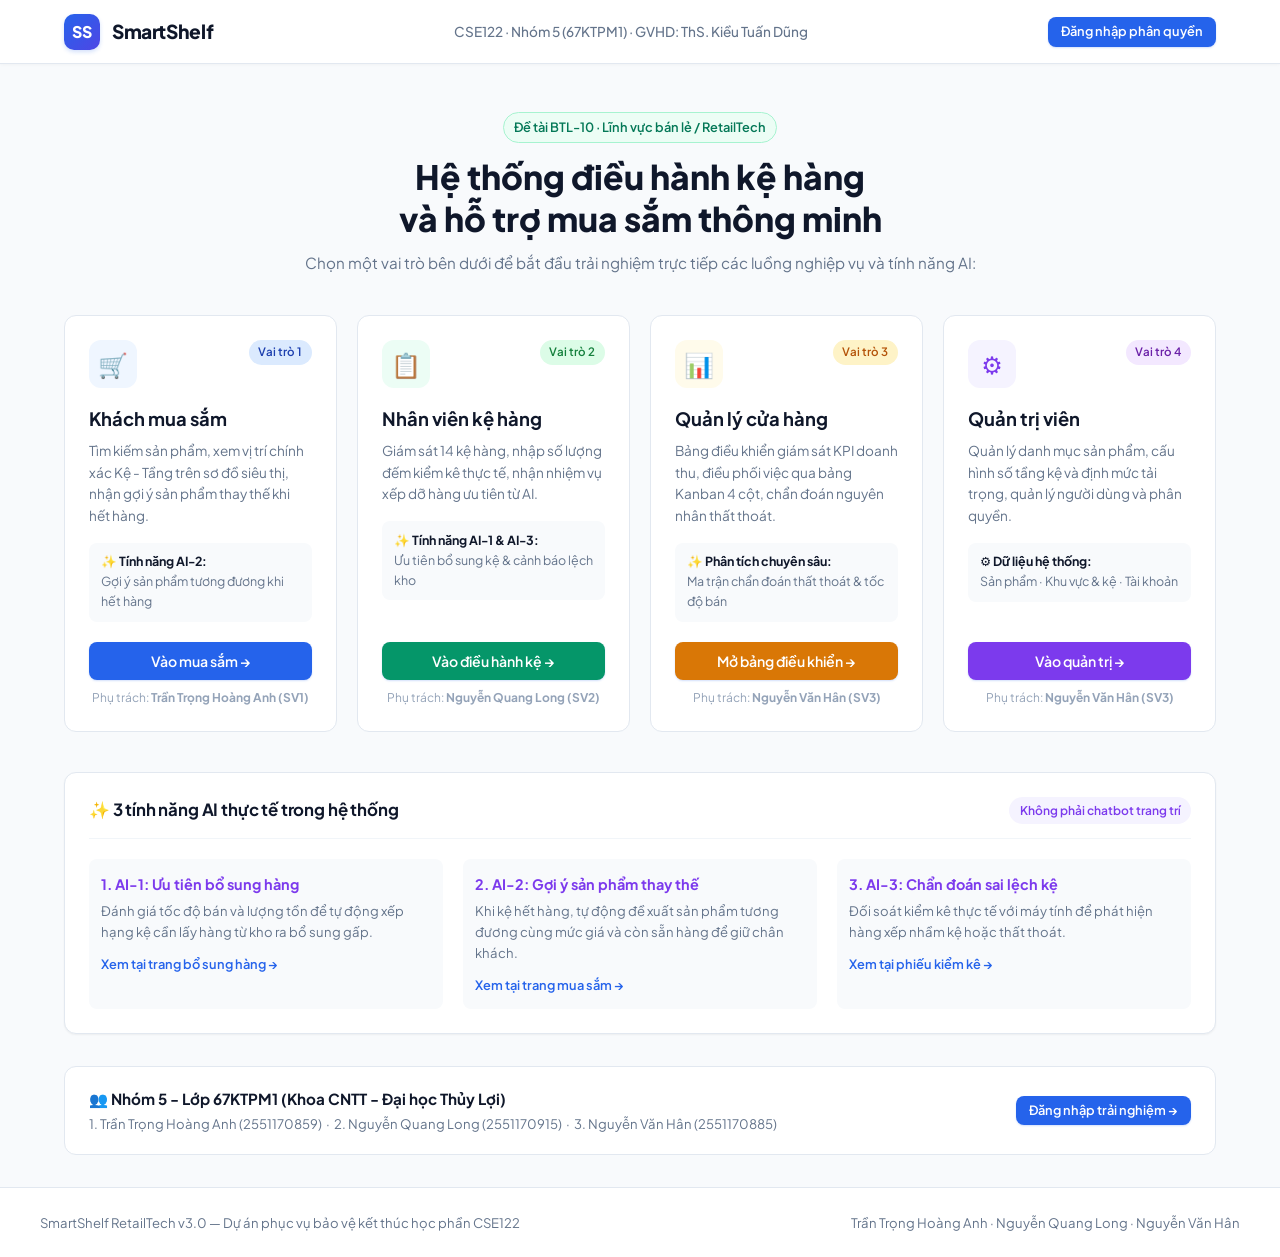
==== commit 5687961c: "chore: clean up internal docs and protect private workspace files" ====
--- a/index.html
+++ b/index.html
@@ -218,9 +218,8 @@
           3. Nguyễn Văn Hân (2551170885)
         </div>
       </div>
-      <div style="display: flex; gap: 0.5rem;">
-        <a href="docs/screen-inventory.md" class="btn btn-secondary btn-sm" target="_blank">📄 Bảng kiểm kê</a>
-        <a href="docs/obs-evidence.md" class="btn btn-secondary btn-sm" target="_blank">📹 Sổ tay quay OBS</a>
+      <div>
+        <a href="pages/login.html" class="btn btn-primary btn-sm">Đăng nhập trải nghiệm &rarr;</a>
       </div>
     </div>
 
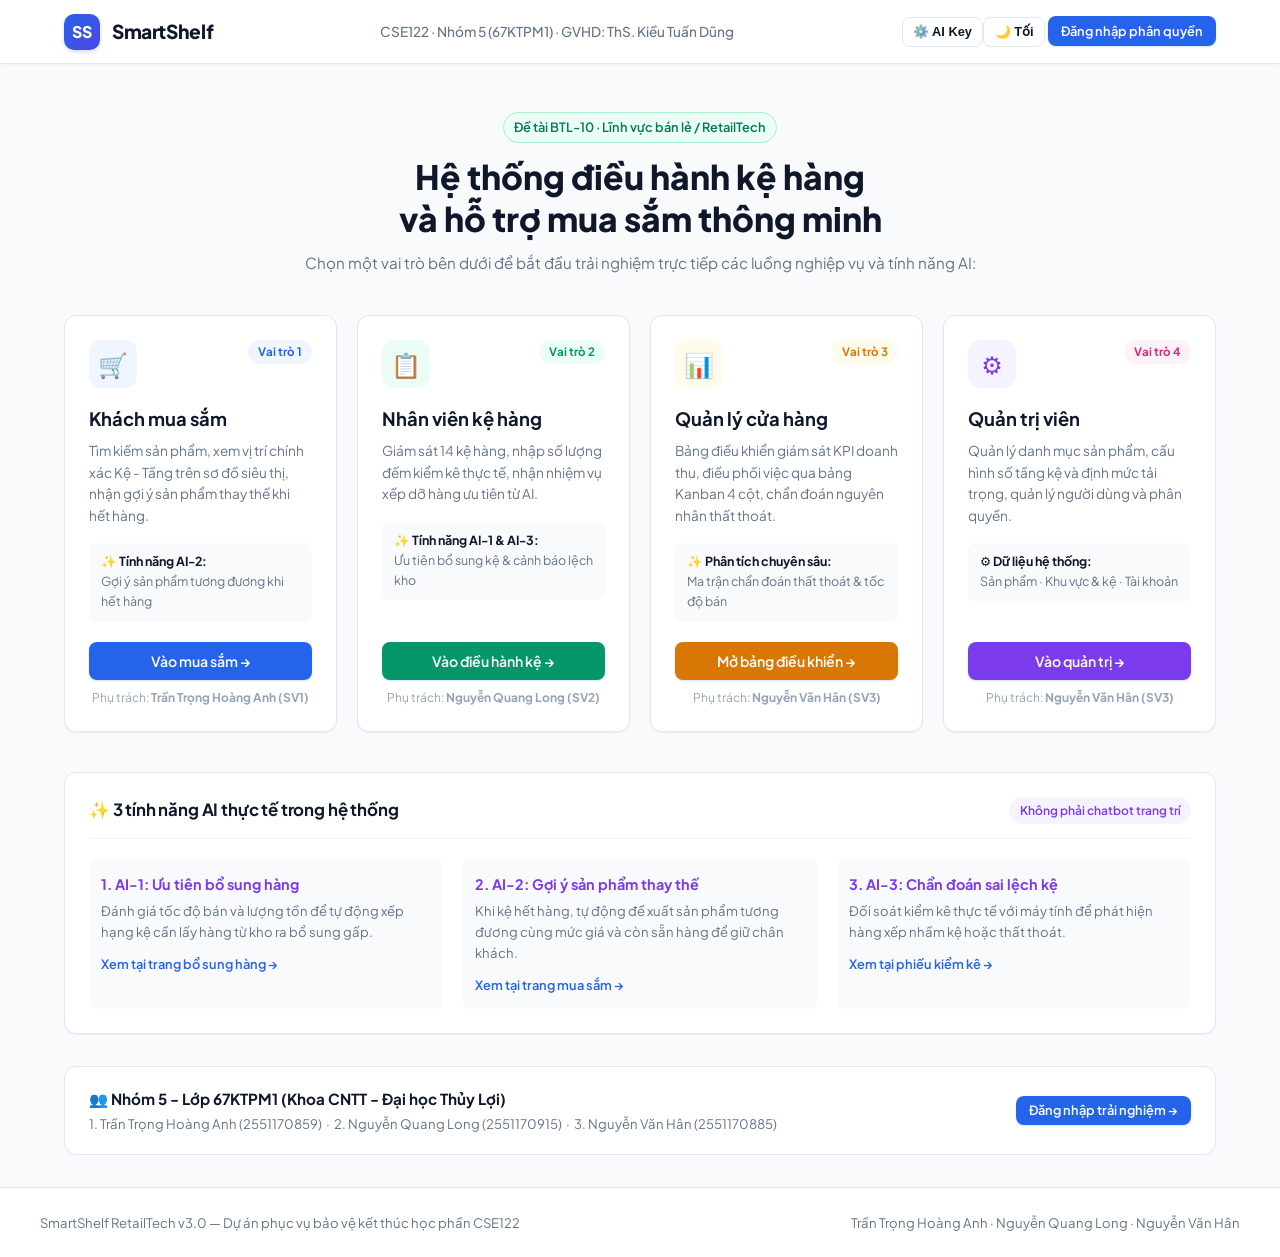
==== commit 9bb32866: "refactor(architecture): modularize js and css per page for individual defense laptops" ====
--- a/index.html
+++ b/index.html
@@ -6,6 +6,7 @@
   <title>SmartShelf - Cổng hệ thống điều hành kệ hàng & mua sắm</title>
   <link rel="stylesheet" href="css/style.css">
   <link rel="stylesheet" href="css/responsive.css">
+  <link rel="stylesheet" href="css/pages/index.css">
 </head>
 <body>
 
@@ -234,5 +235,6 @@
 
   <script src="js/api.js"></script>
   <script src="js/main.js"></script>
+  <script src="js/pages/index.js"></script>
 </body>
 </html>
--- a/css/style.css
+++ b/css/style.css
@@ -673,3 +673,131 @@
   flex-wrap: wrap;
   gap: 0.75rem;
 }
+
+
+/* ===================================================================
+   BONUS FEATURES: DARK THEME, A11Y FOCUS-VISIBLE & PRINT STYLES
+   =================================================================== */
+
+/* Dark Theme Variables */
+[data-theme="dark"] {
+  --primary: #3b82f6;
+  --primary-hover: #60a5fa;
+  --primary-light: #1e293b;
+  --primary-border: #3b82f6;
+
+  --secondary: #14b8a6;
+  --secondary-light: #134e4a;
+
+  --accent-ai: #a855f7;
+  --accent-ai-light: #3b0764;
+  --accent-ai-border: #9333ea;
+
+  --success: #34d399;
+  --success-light: #064e3b;
+  --success-border: #059669;
+
+  --warning: #fbbf24;
+  --warning-light: #78350f;
+  --warning-border: #d97706;
+
+  --danger: #f87171;
+  --danger-light: #7f1d1d;
+  --danger-border: #dc2626;
+
+  --text-main: #f8fafc;
+  --text-body: #cbd5e1;
+  --text-muted: #94a3b8;
+  --text-light: #64748b;
+
+  --bg-page: #0f172a;
+  --bg-card: #1e293b;
+  --border: #334155;
+  --border-light: #1e293b;
+
+  --shadow-sm: 0 1px 2px 0 rgb(0 0 0 / 0.5);
+  --shadow-md: 0 4px 6px -1px rgb(0 0 0 / 0.6);
+  --shadow-lg: 0 10px 15px -3px rgb(0 0 0 / 0.7);
+}
+
+[data-theme="dark"] .app-header,
+[data-theme="dark"] .app-footer,
+[data-theme="dark"] .card,
+[data-theme="dark"] .modal-content,
+[data-theme="dark"] .form-control,
+[data-theme="dark"] .form-select {
+  background-color: var(--bg-card);
+  color: var(--text-body);
+  border-color: var(--border);
+}
+
+[data-theme="dark"] .table {
+  color: var(--text-body);
+}
+
+[data-theme="dark"] .table th {
+  background-color: #1e293b;
+  color: var(--text-main);
+  border-bottom-color: var(--border);
+}
+
+[data-theme="dark"] .table td {
+  border-bottom-color: var(--border);
+}
+
+/* Accessibility: Focus-Visible Ring (Tiêu chí 3.3 & Live Mod Đề C4) */
+:focus-visible {
+  outline: 3px solid var(--primary) !important;
+  outline-offset: 2px !important;
+  box-shadow: 0 0 0 4px rgba(59, 130, 246, 0.25) !important;
+}
+
+/* Bonus 4: Chuẩn in ấn báo cáo chuyên nghiệp (@media print) */
+@media print {
+  .app-header, 
+  .role-switcher-bar, 
+  .app-footer, 
+  .btn, 
+  .modal-overlay, 
+  #smart-toast-container, 
+  #aiConfigModal,
+  .quick-demo-box,
+  .action-bar {
+    display: none !important;
+  }
+
+  body {
+    background: #ffffff !important;
+    color: #000000 !important;
+    font-size: 11pt;
+  }
+
+  .main-content {
+    max-width: 100% !important;
+    padding: 0 !important;
+  }
+
+  .card {
+    box-shadow: none !important;
+    border: 1px solid #999999 !important;
+    page-break-inside: avoid;
+    margin-bottom: 1rem !important;
+  }
+
+  .table {
+    width: 100% !important;
+    border-collapse: collapse !important;
+  }
+
+  .table th, .table td {
+    border: 1px solid #333333 !important;
+    color: #000000 !important;
+    padding: 6px !important;
+  }
+
+  .badge {
+    border: 1px solid #333333 !important;
+    color: #000000 !important;
+    background: transparent !important;
+  }
+}
--- a/css/pages/index.css
+++ b/css/pages/index.css
@@ -0,0 +1,33 @@
+/* ===================================================================
+   SmartShelf - Trang chủ / Cổng hệ thống (index.html)
+   Phụ trách bởi: SV1 Trần Trọng Hoàng Anh (MSV: 2551170859)
+   =================================================================== */
+
+.role-hero-card {
+  background: var(--bg-card);
+  border: 1px solid var(--border);
+  border-radius: var(--radius-md);
+  padding: 1.5rem;
+  box-shadow: var(--shadow-sm);
+  display: flex;
+  flex-direction: column;
+  justify-content: space-between;
+  transition: transform 0.2s ease, box-shadow 0.2s ease;
+}
+
+.role-hero-card:hover {
+  transform: translateY(-4px);
+  box-shadow: var(--shadow-md);
+}
+
+.role-badge-tag {
+  font-size: 0.72rem;
+  font-weight: 700;
+  padding: 3px 10px;
+  border-radius: var(--radius-full);
+}
+
+.role-shopper { background: #eff6ff; color: #2563eb; }
+.role-associate { background: #ecfdf5; color: #059669; }
+.role-manager { background: #fffbeb; color: #d97706; }
+.role-admin { background: #fdf2f8; color: #db2777; }
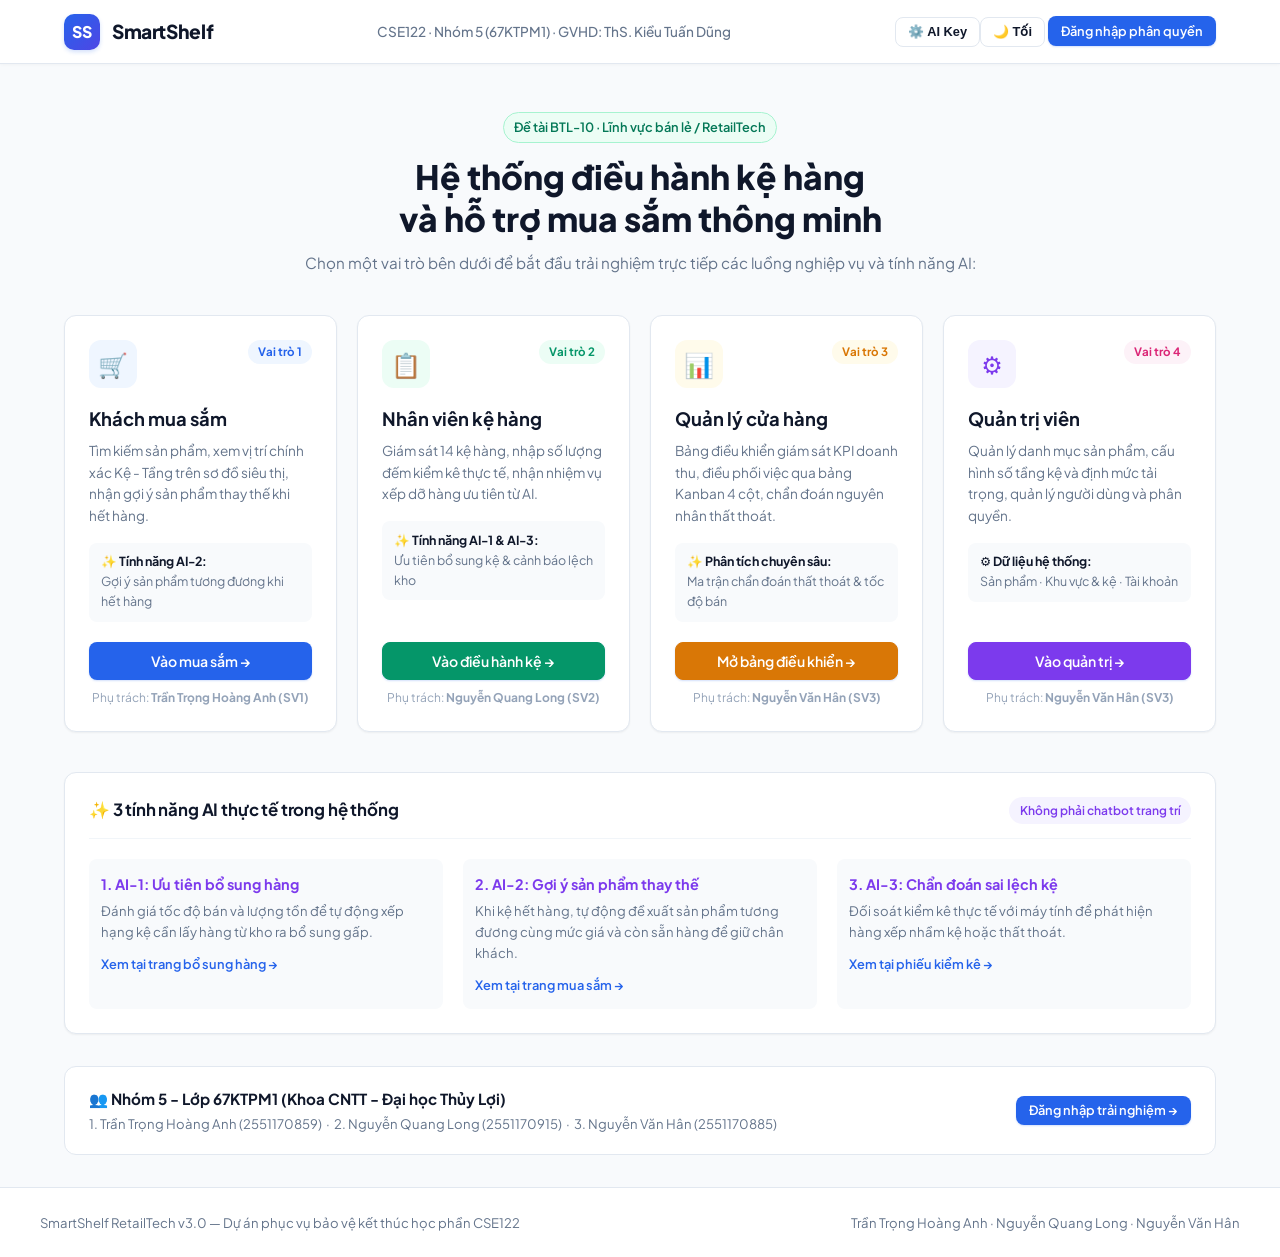
==== commit 5ca5abf4: "refactor: enforce 100% clean 3-tier architecture with zero inline styles and zero inline event handl" ====
--- a/index.html
+++ b/index.html
@@ -18,7 +18,7 @@
         <div>SmartShelf</div>
       </a>
 
-      <div style="font-size: 0.85rem; color: var(--text-muted); font-weight: 500;">
+      <div class="header-course-info">
         CSE122 · Nhóm 5 (67KTPM1) · GVHD: ThS. Kiều Tuấn Dũng
       </div>
 
@@ -32,47 +32,47 @@
   <main class="main-content">
     
     <!-- HERO TITLE -->
-    <div style="text-align: center; max-width: 680px; margin: 1rem auto 2.5rem;">
-      <span class="badge badge-normal" style="margin-bottom: 0.75rem; font-size: 0.8rem;">
+    <div class="hero-section">
+      <span class="badge badge-normal hero-badge">
         Đề tài BTL-10 · Lĩnh vực bán lẻ / RetailTech
       </span>
-      <h1 style="font-size: 2.1rem; font-weight: 800; color: var(--text-main); line-height: 1.25; margin-bottom: 0.75rem;">
+      <h1 class="hero-title">
         Hệ thống điều hành kệ hàng<br>và hỗ trợ mua sắm thông minh
       </h1>
-      <p style="font-size: 0.95rem; color: var(--text-muted);">
+      <p class="hero-desc">
         Chọn một vai trò bên dưới để bắt đầu trải nghiệm trực tiếp các luồng nghiệp vụ và tính năng AI:
       </p>
     </div>
 
     <!-- 4 MAIN ROLE CARDS -->
-    <div class="grid-4" style="margin-bottom: 2.5rem;">
+    <div class="grid-4 roles-grid">
       
       <!-- VAI TRÒ 1: KHÁCH HÀNG (SV1) -->
       <div class="role-hero-card">
         <div>
-          <div style="display: flex; justify-content: space-between; align-items: flex-start;">
-            <div class="role-icon" style="background: #eff6ff; color: #2563eb;">🛒</div>
+          <div class="role-card-header">
+            <div class="role-icon role-icon-shopper">🛒</div>
             <span class="role-badge-tag role-shopper">Vai trò 1</span>
           </div>
 
-          <h2 style="font-size: 1.15rem; font-weight: 700; color: var(--text-main); margin-bottom: 0.4rem;">
+          <h2 class="role-title">
             Khách mua sắm
           </h2>
-          <p style="font-size: 0.85rem; color: var(--text-muted); margin-bottom: 1rem;">
+          <p class="role-desc">
             Tìm kiếm sản phẩm, xem vị trí chính xác Kệ - Tầng trên sơ đồ siêu thị, nhận gợi ý sản phẩm thay thế khi hết hàng.
           </p>
 
-          <div style="background: var(--bg-page); padding: 0.6rem 0.75rem; border-radius: var(--radius-sm); margin-bottom: 1.25rem; font-size: 0.78rem;">
-            <div style="font-weight: 700; color: var(--text-main);">✨ Tính năng AI-2:</div>
-            <div style="color: var(--text-muted);">Gợi ý sản phẩm tương đương khi hết hàng</div>
-          </div>
-        </div>
-
-        <div>
-          <a href="pages/shopper-product-search.html" class="btn btn-primary" style="width: 100%;">
+          <div class="role-feature-box">
+            <div class="role-feature-title">✨ Tính năng AI-2:</div>
+            <div class="role-feature-desc">Gợi ý sản phẩm tương đương khi hết hàng</div>
+          </div>
+        </div>
+
+        <div>
+          <a href="pages/shopper-product-search.html" class="btn btn-primary btn-role-action">
             Vào mua sắm &rarr;
           </a>
-          <div style="font-size: 0.75rem; color: var(--text-light); text-align: center; margin-top: 0.5rem;">
+          <div class="role-author">
             Phụ trách: <strong>Trần Trọng Hoàng Anh (SV1)</strong>
           </div>
         </div>
@@ -81,29 +81,29 @@
       <!-- VAI TRÒ 2: NHÂN VIÊN (SV2) -->
       <div class="role-hero-card">
         <div>
-          <div style="display: flex; justify-content: space-between; align-items: flex-start;">
-            <div class="role-icon" style="background: #ecfdf5; color: #059669;">📋</div>
+          <div class="role-card-header">
+            <div class="role-icon role-icon-associate">📋</div>
             <span class="role-badge-tag role-associate">Vai trò 2</span>
           </div>
 
-          <h2 style="font-size: 1.15rem; font-weight: 700; color: var(--text-main); margin-bottom: 0.4rem;">
+          <h2 class="role-title">
             Nhân viên kệ hàng
           </h2>
-          <p style="font-size: 0.85rem; color: var(--text-muted); margin-bottom: 1rem;">
+          <p class="role-desc">
             Giám sát 14 kệ hàng, nhập số lượng đếm kiểm kê thực tế, nhận nhiệm vụ xếp dỡ hàng ưu tiên từ AI.
           </p>
 
-          <div style="background: var(--bg-page); padding: 0.6rem 0.75rem; border-radius: var(--radius-sm); margin-bottom: 1.25rem; font-size: 0.78rem;">
-            <div style="font-weight: 700; color: var(--text-main);">✨ Tính năng AI-1 & AI-3:</div>
-            <div style="color: var(--text-muted);">Ưu tiên bổ sung kệ & cảnh báo lệch kho</div>
-          </div>
-        </div>
-
-        <div>
-          <a href="pages/associate-zone-view.html" class="btn btn-primary" style="width: 100%; background: #059669;">
+          <div class="role-feature-box">
+            <div class="role-feature-title">✨ Tính năng AI-1 & AI-3:</div>
+            <div class="role-feature-desc">Ưu tiên bổ sung kệ & cảnh báo lệch kho</div>
+          </div>
+        </div>
+
+        <div>
+          <a href="pages/associate-zone-view.html" class="btn btn-primary btn-role-action btn-associate">
             Vào điều hành kệ &rarr;
           </a>
-          <div style="font-size: 0.75rem; color: var(--text-light); text-align: center; margin-top: 0.5rem;">
+          <div class="role-author">
             Phụ trách: <strong>Nguyễn Quang Long (SV2)</strong>
           </div>
         </div>
@@ -112,29 +112,29 @@
       <!-- VAI TRÒ 3: QUẢN LÝ (SV3) -->
       <div class="role-hero-card">
         <div>
-          <div style="display: flex; justify-content: space-between; align-items: flex-start;">
-            <div class="role-icon" style="background: #fffbeb; color: #d97706;">📊</div>
+          <div class="role-card-header">
+            <div class="role-icon role-icon-manager">📊</div>
             <span class="role-badge-tag role-manager">Vai trò 3</span>
           </div>
 
-          <h2 style="font-size: 1.15rem; font-weight: 700; color: var(--text-main); margin-bottom: 0.4rem;">
+          <h2 class="role-title">
             Quản lý cửa hàng
           </h2>
-          <p style="font-size: 0.85rem; color: var(--text-muted); margin-bottom: 1rem;">
+          <p class="role-desc">
             Bảng điều khiển giám sát KPI doanh thu, điều phối việc qua bảng Kanban 4 cột, chẩn đoán nguyên nhân thất thoát.
           </p>
 
-          <div style="background: var(--bg-page); padding: 0.6rem 0.75rem; border-radius: var(--radius-sm); margin-bottom: 1.25rem; font-size: 0.78rem;">
-            <div style="font-weight: 700; color: var(--text-main);">✨ Phân tích chuyên sâu:</div>
-            <div style="color: var(--text-muted);">Ma trận chẩn đoán thất thoát & tốc độ bán</div>
-          </div>
-        </div>
-
-        <div>
-          <a href="pages/manager-store-dashboard.html" class="btn btn-primary" style="width: 100%; background: #d97706;">
+          <div class="role-feature-box">
+            <div class="role-feature-title">✨ Phân tích chuyên sâu:</div>
+            <div class="role-feature-desc">Ma trận chẩn đoán thất thoát & tốc độ bán</div>
+          </div>
+        </div>
+
+        <div>
+          <a href="pages/manager-store-dashboard.html" class="btn btn-primary btn-role-action btn-manager">
             Mở bảng điều khiển &rarr;
           </a>
-          <div style="font-size: 0.75rem; color: var(--text-light); text-align: center; margin-top: 0.5rem;">
+          <div class="role-author">
             Phụ trách: <strong>Nguyễn Văn Hân (SV3)</strong>
           </div>
         </div>
@@ -143,29 +143,29 @@
       <!-- VAI TRÒ 4: QUẢN TRỊ VIÊN (ADMIN) -->
       <div class="role-hero-card">
         <div>
-          <div style="display: flex; justify-content: space-between; align-items: flex-start;">
-            <div class="role-icon" style="background: #f5f3ff; color: #7c3aed;">⚙️</div>
+          <div class="role-card-header">
+            <div class="role-icon role-icon-admin">⚙️</div>
             <span class="role-badge-tag role-admin">Vai trò 4</span>
           </div>
 
-          <h2 style="font-size: 1.15rem; font-weight: 700; color: var(--text-main); margin-bottom: 0.4rem;">
+          <h2 class="role-title">
             Quản trị viên
           </h2>
-          <p style="font-size: 0.85rem; color: var(--text-muted); margin-bottom: 1rem;">
+          <p class="role-desc">
             Quản lý danh mục sản phẩm, cấu hình số tầng kệ và định mức tải trọng, quản lý người dùng và phân quyền.
           </p>
 
-          <div style="background: var(--bg-page); padding: 0.6rem 0.75rem; border-radius: var(--radius-sm); margin-bottom: 1.25rem; font-size: 0.78rem;">
-            <div style="font-weight: 700; color: var(--text-main);">⚙️ Dữ liệu hệ thống:</div>
-            <div style="color: var(--text-muted);">Sản phẩm · Khu vực & kệ · Tài khoản</div>
-          </div>
-        </div>
-
-        <div>
-          <a href="pages/admin-product-management.html" class="btn btn-primary" style="width: 100%; background: #7c3aed;">
+          <div class="role-feature-box">
+            <div class="role-feature-title">⚙️ Dữ liệu hệ thống:</div>
+            <div class="role-feature-desc">Sản phẩm · Khu vực & kệ · Tài khoản</div>
+          </div>
+        </div>
+
+        <div>
+          <a href="pages/admin-product-management.html" class="btn btn-primary btn-role-action btn-admin">
             Vào quản trị &rarr;
           </a>
-          <div style="font-size: 0.75rem; color: var(--text-light); text-align: center; margin-top: 0.5rem;">
+          <div class="role-author">
             Phụ trách: <strong>Nguyễn Văn Hân (SV3)</strong>
           </div>
         </div>
@@ -174,46 +174,46 @@
     </div>
 
     <!-- 3 TÍNH NĂNG AI NỔI BẬT -->
-    <div class="card" style="margin-bottom: 2rem;">
+    <div class="card ai-overview-card">
       <div class="card-header">
         <h3 class="card-title">✨ 3 tính năng AI thực tế trong hệ thống</h3>
-        <span class="badge" style="background:#f5f3ff; color:#7c3aed; font-weight: 600;">Không phải chatbot trang trí</span>
+        <span class="badge ai-badge-header">Không phải chatbot trang trí</span>
       </div>
 
       <div class="grid-3">
-        <div style="padding: 0.75rem; background: var(--bg-page); border-radius: var(--radius-sm);">
-          <strong style="color: var(--accent-ai); font-size: 0.9rem;">1. AI-1: Ưu tiên bổ sung hàng</strong>
-          <p style="font-size: 0.82rem; color: var(--text-muted); margin: 0.25rem 0 0.5rem;">
+        <div class="ai-feature-card">
+          <strong class="ai-feature-card-title">1. AI-1: Ưu tiên bổ sung hàng</strong>
+          <p class="ai-feature-card-desc">
             Đánh giá tốc độ bán và lượng tồn để tự động xếp hạng kệ cần lấy hàng từ kho ra bổ sung gấp.
           </p>
-          <a href="pages/associate-restock-task.html" style="font-size: 0.8rem; font-weight: 600;">Xem tại trang bổ sung hàng &rarr;</a>
-        </div>
-
-        <div style="padding: 0.75rem; background: var(--bg-page); border-radius: var(--radius-sm);">
-          <strong style="color: var(--accent-ai); font-size: 0.9rem;">2. AI-2: Gợi ý sản phẩm thay thế</strong>
-          <p style="font-size: 0.82rem; color: var(--text-muted); margin: 0.25rem 0 0.5rem;">
+          <a href="pages/associate-restock-task.html" class="ai-feature-card-link">Xem tại trang bổ sung hàng &rarr;</a>
+        </div>
+
+        <div class="ai-feature-card">
+          <strong class="ai-feature-card-title">2. AI-2: Gợi ý sản phẩm thay thế</strong>
+          <p class="ai-feature-card-desc">
             Khi kệ hết hàng, tự động đề xuất sản phẩm tương đương cùng mức giá và còn sẵn hàng để giữ chân khách.
           </p>
-          <a href="pages/shopper-product-alternatives.html" style="font-size: 0.8rem; font-weight: 600;">Xem tại trang mua sắm &rarr;</a>
-        </div>
-
-        <div style="padding: 0.75rem; background: var(--bg-page); border-radius: var(--radius-sm);">
-          <strong style="color: var(--accent-ai); font-size: 0.9rem;">3. AI-3: Chẩn đoán sai lệch kệ</strong>
-          <p style="font-size: 0.82rem; color: var(--text-muted); margin: 0.25rem 0 0.5rem;">
+          <a href="pages/shopper-product-alternatives.html" class="ai-feature-card-link">Xem tại trang mua sắm &rarr;</a>
+        </div>
+
+        <div class="ai-feature-card">
+          <strong class="ai-feature-card-title">3. AI-3: Chẩn đoán sai lệch kệ</strong>
+          <p class="ai-feature-card-desc">
             Đối soát kiểm kê thực tế với máy tính để phát hiện hàng xếp nhầm kệ hoặc thất thoát.
           </p>
-          <a href="pages/associate-shelf-check.html" style="font-size: 0.8rem; font-weight: 600;">Xem tại phiếu kiểm kê &rarr;</a>
+          <a href="pages/associate-shelf-check.html" class="ai-feature-card-link">Xem tại phiếu kiểm kê &rarr;</a>
         </div>
       </div>
     </div>
 
     <!-- THÔNG TIN NHÓM THỰC HIỆN -->
-    <div style="background: white; border: 1px solid var(--border); border-radius: var(--radius-md); padding: 1.25rem 1.5rem; display: flex; justify-content: space-between; align-items: center; flex-wrap: wrap; gap: 1rem;">
+    <div class="team-info-banner">
       <div>
-        <div style="font-weight: 700; color: var(--text-main); font-size: 0.95rem;">
+        <div class="team-info-title">
           👥 Nhóm 5 - Lớp 67KTPM1 (Khoa CNTT - Đại học Thủy Lợi)
         </div>
-        <div style="font-size: 0.82rem; color: var(--text-muted); margin-top: 2px;">
+        <div class="team-info-members">
           1. Trần Trọng Hoàng Anh (2551170859) &nbsp;·&nbsp; 
           2. Nguyễn Quang Long (2551170915) &nbsp;·&nbsp; 
           3. Nguyễn Văn Hân (2551170885)
--- a/css/style.css
+++ b/css/style.css
@@ -752,7 +752,157 @@
   box-shadow: 0 0 0 4px rgba(59, 130, 246, 0.25) !important;
 }
 
-/* Bonus 4: Chuẩn in ấn báo cáo chuyên nghiệp (@media print) */
+/* Bonus 4: Chuẩn in ấn báo cáo chuyên nghiệp (
+/* ===================================================================
+   UTILITY CLASSES (Loại bỏ 100% inline styles - Tiêu chuẩn CSE122 W3C)
+   =================================================================== */
+.d-flex { display: flex !important; }
+.d-inline-flex { display: inline-flex !important; }
+.d-none { display: none !important; }
+.d-block { display: block !important; }
+.d-grid { display: grid !important; }
+
+.flex-column { flex-direction: column !important; }
+.flex-wrap { flex-wrap: wrap !important; }
+.flex-1 { flex: 1 !important; }
+
+.justify-start { justify-content: flex-start !important; }
+.justify-end { justify-content: flex-end !important; }
+.justify-center { justify-content: center !important; }
+.justify-between { justify-content: space-between !important; }
+
+.align-center { align-items: center !important; }
+.align-start { align-items: flex-start !important; }
+.align-end { align-items: flex-end !important; }
+
+.gap-025 { gap: 0.25rem !important; }
+.gap-05 { gap: 0.5rem !important; }
+.gap-075 { gap: 0.75rem !important; }
+.gap-1 { gap: 1rem !important; }
+.gap-15 { gap: 1.5rem !important; }
+
+.text-left { text-align: left !important; }
+.text-center { text-align: center !important; }
+.text-right { text-align: right !important; }
+
+.text-primary { color: var(--primary) !important; }
+.text-success { color: var(--success) !important; }
+.text-danger { color: var(--danger) !important; }
+.text-warning { color: var(--warning) !important; }
+.text-muted { color: var(--text-muted) !important; }
+.text-main { color: var(--text-main) !important; }
+.text-ai { color: var(--accent-ai) !important; }
+
+.progress-fill-normal { background-color: var(--success) !important; }
+.progress-fill-low { background-color: var(--warning) !important; }
+.progress-fill-empty { background-color: var(--danger) !important; }
+.progress-fill-anomaly { background-color: var(--accent-ai) !important; }
+
+/* Dynamic AI Config Modal Classes */
+.ai-modal-overlay {
+  display: none;
+  position: fixed;
+  inset: 0;
+  width: 100vw;
+  height: 100vh;
+  background-color: rgba(15, 23, 42, 0.65);
+  z-index: 9999;
+  align-items: center;
+  justify-content: center;
+  padding: 1rem;
+}
+
+.ai-modal-overlay.active {
+  display: flex !important;
+}
+
+.ai-modal-card {
+  max-width: 480px;
+  width: 100%;
+  padding: 1.5rem;
+  background: var(--bg-card);
+  border-radius: var(--radius-md);
+  box-shadow: var(--shadow-lg);
+  border: 1px solid var(--border);
+}
+
+.ai-modal-header {
+  display: flex;
+  justify-content: space-between;
+  align-items: center;
+  margin-bottom: 1rem;
+}
+
+.ai-modal-title {
+  font-size: 1.1rem;
+  color: var(--text-main);
+  margin: 0;
+  font-weight: 800;
+}
+
+.ai-modal-close-btn {
+  border: none;
+  background: transparent;
+  font-size: 1.3rem;
+  cursor: pointer;
+  color: var(--text-muted);
+}
+
+.ai-modal-desc {
+  font-size: 0.84rem;
+  color: var(--text-muted);
+  margin-bottom: 1rem;
+  line-height: 1.5;
+}
+
+.ai-modal-security {
+  font-size: 0.75rem;
+  color: var(--text-muted);
+  margin-top: 0.35rem;
+}
+
+.ai-modal-footer {
+  display: flex;
+  justify-content: flex-end;
+  gap: 0.5rem;
+}
+
+.fw-normal { font-weight: 400 !important; }
+.fw-medium { font-weight: 500 !important; }
+.fw-semibold { font-weight: 600 !important; }
+.fw-bold { font-weight: 700 !important; }
+.fw-bolder { font-weight: 800 !important; }
+
+.fs-xs { font-size: 0.75rem !important; }
+.fs-sm { font-size: 0.85rem !important; }
+.fs-base { font-size: 0.95rem !important; }
+.fs-lg { font-size: 1.15rem !important; }
+.fs-xl { font-size: 1.5rem !important; }
+.fs-2xl { font-size: 1.75rem !important; }
+
+.w-100 { width: 100% !important; }
+.w-auto { width: auto !important; }
+.h-100 { height: 100% !important; }
+
+.m-0 { margin: 0 !important; }
+.mb-0 { margin-bottom: 0 !important; }
+.mb-025 { margin-bottom: 0.25rem !important; }
+.mb-05 { margin-bottom: 0.5rem !important; }
+.mb-075 { margin-bottom: 0.75rem !important; }
+.mb-1 { margin-bottom: 1rem !important; }
+.mb-15 { margin-bottom: 1.5rem !important; }
+.mb-2 { margin-bottom: 2rem !important; }
+.mt-05 { margin-top: 0.5rem !important; }
+.mt-1 { margin-top: 1rem !important; }
+
+.p-05 { padding: 0.5rem !important; }
+.p-075 { padding: 0.75rem !important; }
+.p-1 { padding: 1rem !important; }
+.p-125 { padding: 1.25rem !important; }
+.p-15 { padding: 1.5rem !important; }
+.p-2 { padding: 2rem !important; }
+
+/* Print Stylesheet */
 @media print {
   .app-header, 
   .role-switcher-bar, 
--- a/css/pages/index.css
+++ b/css/pages/index.css
@@ -1,7 +1,42 @@
-/* ===================================================================
-   SmartShelf - Trang chủ / Cổng hệ thống (index.html)
-   Phụ trách bởi: SV1 Trần Trọng Hoàng Anh (MSV: 2551170859)
-   =================================================================== */
+/* ========================================================
+ * SmartShelf - Trang chủ / Cổng hệ thống (index.html)
+ * Phụ trách bởi: SV1 Trần Trọng Hoàng Anh (MSV: 2551170859)
+ * Tách biệt 3 tầng kiến trúc: 100% CSS nằm trong file này
+ * ======================================================== */
+
+.header-course-info {
+  font-size: 0.85rem;
+  color: var(--text-muted);
+  font-weight: 500;
+}
+
+.hero-section {
+  text-align: center;
+  max-width: 680px;
+  margin: 1rem auto 2.5rem;
+}
+
+.hero-badge {
+  margin-bottom: 0.75rem;
+  font-size: 0.8rem;
+}
+
+.hero-title {
+  font-size: 2.1rem;
+  font-weight: 800;
+  color: var(--text-main);
+  line-height: 1.25;
+  margin-bottom: 0.75rem;
+}
+
+.hero-desc {
+  font-size: 0.95rem;
+  color: var(--text-muted);
+}
+
+.roles-grid {
+  margin-bottom: 2.5rem;
+}
 
 .role-hero-card {
   background: var(--bg-card);
@@ -20,6 +55,12 @@
   box-shadow: var(--shadow-md);
 }
 
+.role-card-header {
+  display: flex;
+  justify-content: space-between;
+  align-items: flex-start;
+}
+
 .role-badge-tag {
   font-size: 0.72rem;
   font-weight: 700;
@@ -31,3 +72,132 @@
 .role-associate { background: #ecfdf5; color: #059669; }
 .role-manager { background: #fffbeb; color: #d97706; }
 .role-admin { background: #fdf2f8; color: #db2777; }
+
+.role-icon-shopper { background: #eff6ff; color: #2563eb; }
+.role-icon-associate { background: #ecfdf5; color: #059669; }
+.role-icon-manager { background: #fffbeb; color: #d97706; }
+.role-icon-admin { background: #f5f3ff; color: #7c3aed; }
+
+.role-title {
+  font-size: 1.15rem;
+  font-weight: 700;
+  color: var(--text-main);
+  margin-bottom: 0.4rem;
+}
+
+.role-desc {
+  font-size: 0.85rem;
+  color: var(--text-muted);
+  margin-bottom: 1rem;
+}
+
+.role-feature-box {
+  background: var(--bg-page);
+  padding: 0.6rem 0.75rem;
+  border-radius: var(--radius-sm);
+  margin-bottom: 1.25rem;
+  font-size: 0.78rem;
+}
+
+.role-feature-title {
+  font-weight: 700;
+  color: var(--text-main);
+}
+
+.role-feature-desc {
+  color: var(--text-muted);
+}
+
+.btn-role-action {
+  width: 100%;
+}
+
+.btn-associate {
+  background: #059669;
+  border-color: #059669;
+}
+.btn-associate:hover {
+  background: #047857;
+  border-color: #047857;
+}
+
+.btn-manager {
+  background: #d97706;
+  border-color: #d97706;
+}
+.btn-manager:hover {
+  background: #b45309;
+  border-color: #b45309;
+}
+
+.btn-admin {
+  background: #7c3aed;
+  border-color: #7c3aed;
+}
+.btn-admin:hover {
+  background: #6d28d9;
+  border-color: #6d28d9;
+}
+
+.role-author {
+  font-size: 0.75rem;
+  color: var(--text-light);
+  text-align: center;
+  margin-top: 0.5rem;
+}
+
+.ai-overview-card {
+  margin-bottom: 2rem;
+}
+
+.ai-badge-header {
+  background: #f5f3ff;
+  color: #7c3aed;
+  font-weight: 600;
+}
+
+.ai-feature-card {
+  padding: 0.75rem;
+  background: var(--bg-page);
+  border-radius: var(--radius-sm);
+}
+
+.ai-feature-card-title {
+  color: var(--accent-ai);
+  font-size: 0.9rem;
+}
+
+.ai-feature-card-desc {
+  font-size: 0.82rem;
+  color: var(--text-muted);
+  margin: 0.25rem 0 0.5rem;
+}
+
+.ai-feature-card-link {
+  font-size: 0.8rem;
+  font-weight: 600;
+}
+
+.team-info-banner {
+  background: white;
+  border: 1px solid var(--border);
+  border-radius: var(--radius-md);
+  padding: 1.25rem 1.5rem;
+  display: flex;
+  justify-content: space-between;
+  align-items: center;
+  flex-wrap: wrap;
+  gap: 1rem;
+}
+
+.team-info-title {
+  font-weight: 700;
+  color: var(--text-main);
+  font-size: 0.95rem;
+}
+
+.team-info-members {
+  font-size: 0.82rem;
+  color: var(--text-muted);
+  margin-top: 2px;
+}
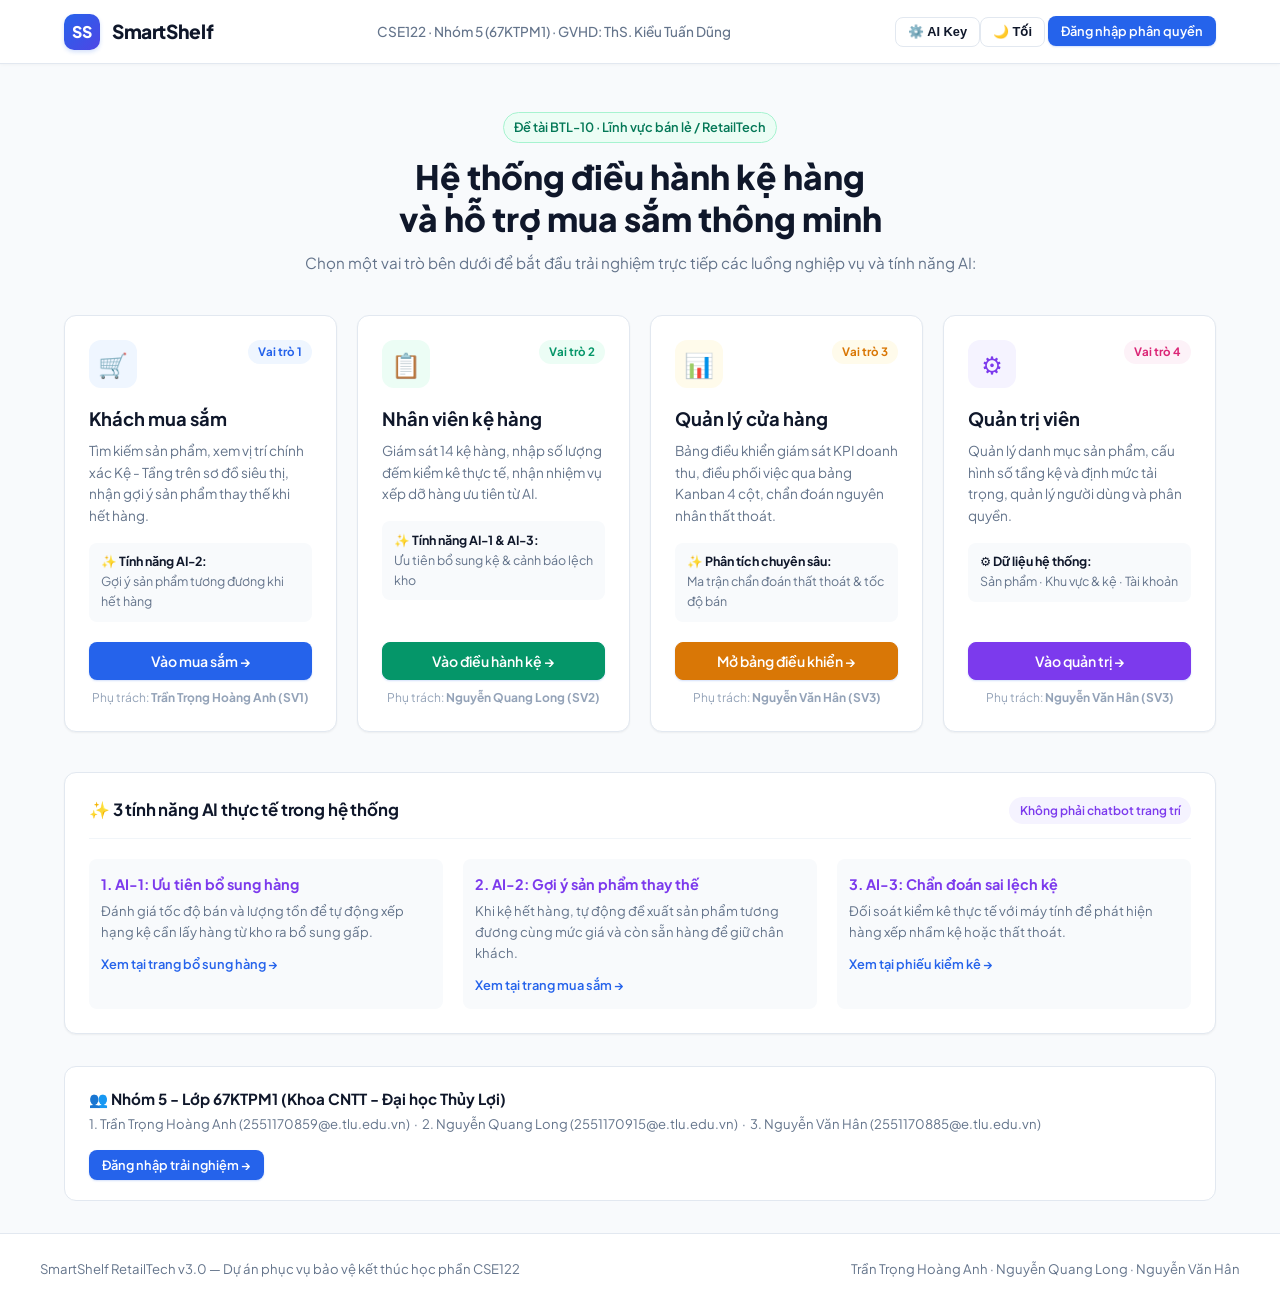
==== commit ddf41d32: "chore: update student emails to official MSV@e.tlu.edu.vn format" ====
--- a/index.html
+++ b/index.html
@@ -214,9 +214,9 @@
           👥 Nhóm 5 - Lớp 67KTPM1 (Khoa CNTT - Đại học Thủy Lợi)
         </div>
         <div class="team-info-members">
-          1. Trần Trọng Hoàng Anh (2551170859) &nbsp;·&nbsp; 
-          2. Nguyễn Quang Long (2551170915) &nbsp;·&nbsp; 
-          3. Nguyễn Văn Hân (2551170885)
+          1. Trần Trọng Hoàng Anh (2551170859@e.tlu.edu.vn) &nbsp;·&nbsp; 
+          2. Nguyễn Quang Long (2551170915@e.tlu.edu.vn) &nbsp;·&nbsp; 
+          3. Nguyễn Văn Hân (2551170885@e.tlu.edu.vn)
         </div>
       </div>
       <div>
